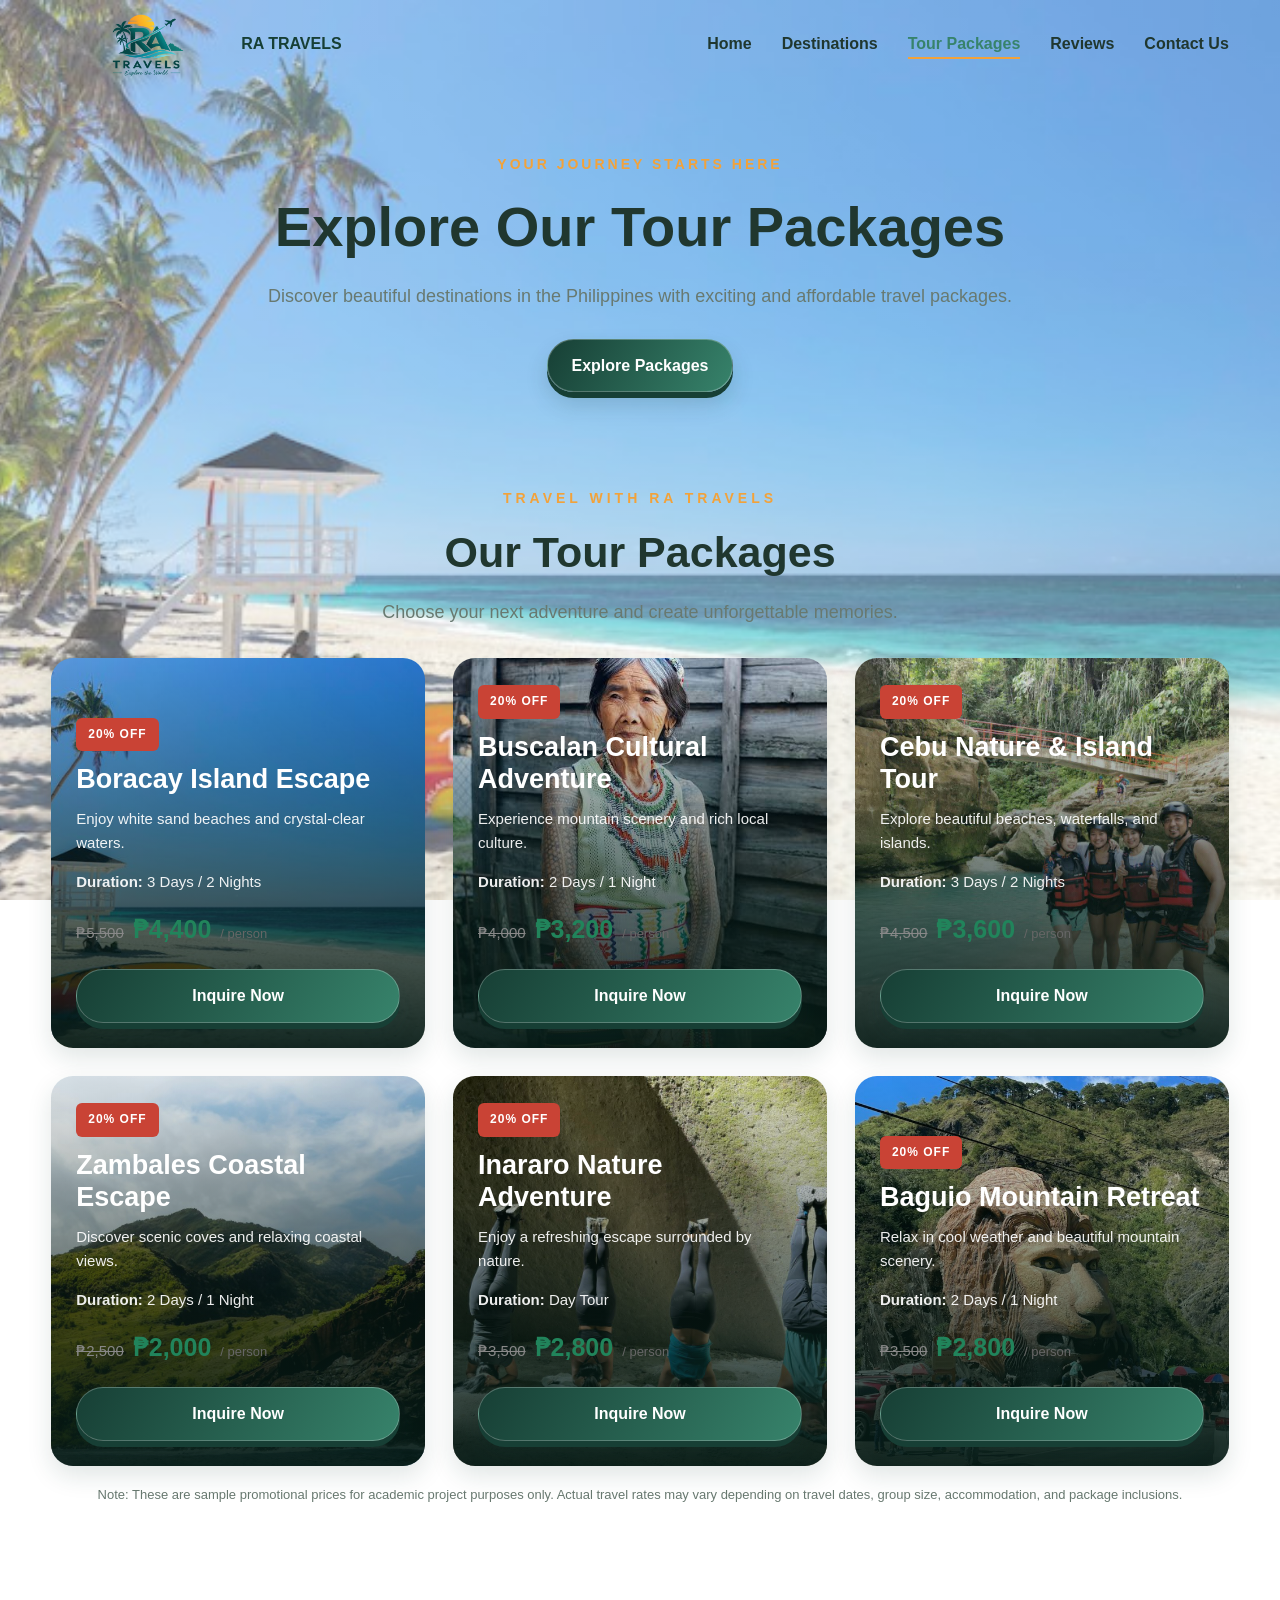
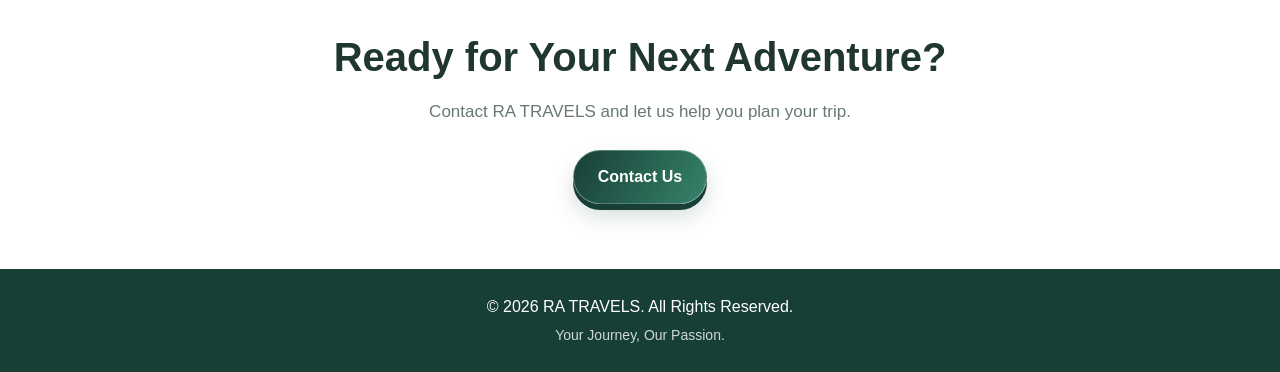
==== ra-travel.html @ 22dd55ec "Add files via upload" ====
<!DOCTYPE html>
<html lang="en">
<head>
    <meta charset="UTF-8">
    <meta name="viewport" content="width=device-width, initial-scale=1.0">
    <title>Tour Packages | RA TRAVELS</title>
    <link rel="stylesheet" href="style.css">
</head>

<body>

    <!-- NAVIGATION -->
    <header>
        <nav class="navbar">
            <a href="index.html" class="logo">
                <img src="ra-travels-logo.png" alt="RA Travels Logo">
                <span>RA TRAVELS</span>
            </a>

            <ul class="nav-links">
                <li><a href="index.html">Home</a></li>
                <li><a href="destinations.html">Destinations</a></li>
                <li><a href="ra-travel.html" class="active">Tour Packages</a></li>
<li><a href="reviews.html">Reviews</a></li>
                <li><a href="contact.html">Contact Us</a></li>
            </ul>
        </nav>
    </header>

    <!-- HERO SECTION -->
    <section class="packages-hero">
        <div class="hero-content">
            <p>YOUR JOURNEY STARTS HERE</p>
            <h1>Explore Our Tour Packages</h1>
            <p>
                Discover beautiful destinations in the Philippines
                with exciting and affordable travel packages.
            </p>
            <a href="#packages" class="btn">Explore Packages</a>
        </div>
    </section>

    <!-- TOUR PACKAGES -->
    <main>
        <section class="section" id="packages">

            <p class="section-label">TRAVEL WITH RA TRAVELS</p>
            <h2>Our Tour Packages</h2>

            <p class="section-description">
                Choose your next adventure and create unforgettable memories.
            </p>

            <div class="destination-grid">

                <!-- BORACAY -->
                <article class="destination-card boracay">
                    <div class="package-content">
                        <span class="sale-badge">20% OFF</span>
                        <h2>Boracay Island Escape</h2>
                        <p>Enjoy white sand beaches and crystal-clear waters.</p>
                        <p><strong>Duration:</strong> 3 Days / 2 Nights</p>

                        <div class="sale-price">
                            <span class="original-price">₱5,500</span>
                            <span class="discounted-price">₱4,400</span>
                            <span class="price-per-person">/ person</span>
                        </div>

                        <a href="contact.html?destination=Boracay" class="btn">
                            Inquire Now
                        </a>
                    </div>
                </article>

                <!-- BUSCALAN -->
                <article class="destination-card buscalan">
                    <div class="package-content">
                        <span class="sale-badge">20% OFF</span>
                        <h2>Buscalan Cultural Adventure</h2>
                        <p>Experience mountain scenery and rich local culture.</p>
                        <p><strong>Duration:</strong> 2 Days / 1 Night</p>

                        <div class="sale-price">
                            <span class="original-price">₱4,000</span>
                            <span class="discounted-price">₱3,200</span>
                            <span class="price-per-person">/ person</span>
                        </div>

                        <a href="contact.html?destination=Buscalan" class="btn">
                            Inquire Now
                        </a>
                    </div>
                </article>

                <!-- CEBU -->
                <article class="destination-card cebu">
                    <div class="package-content">
                        <span class="sale-badge">20% OFF</span>
                        <h2>Cebu Nature &amp; Island Tour</h2>
                        <p>Explore beautiful beaches, waterfalls, and islands.</p>
                        <p><strong>Duration:</strong> 3 Days / 2 Nights</p>

                        <div class="sale-price">
                            <span class="original-price">₱4,500</span>
                            <span class="discounted-price">₱3,600</span>
                            <span class="price-per-person">/ person</span>
                        </div>

                        <a href="contact.html?destination=Cebu" class="btn">
                            Inquire Now
                        </a>
                    </div>
                </article>

                <!-- ZAMBALES -->
                <article class="destination-card zambales">
                    <div class="package-content">
                        <span class="sale-badge">20% OFF</span>
                        <h2>Zambales Coastal Escape</h2>
                        <p>Discover scenic coves and relaxing coastal views.</p>
                        <p><strong>Duration:</strong> 2 Days / 1 Night</p>

                        <div class="sale-price">
                            <span class="original-price">₱2,500</span>
                            <span class="discounted-price">₱2,000</span>
                            <span class="price-per-person">/ person</span>
                        </div>

                        <a href="contact.html?destination=Zambales" class="btn">
                            Inquire Now
                        </a>
                    </div>
                </article>

                <!-- INARARO -->
                <article class="destination-card inararo">
                    <div class="package-content">
                        <span class="sale-badge">20% OFF</span>
                        <h2>Inararo Nature Adventure</h2>
                        <p>Enjoy a refreshing escape surrounded by nature.</p>
                        <p><strong>Duration:</strong> Day Tour</p>

                        <div class="sale-price">
                            <span class="original-price">₱3,500</span>
                            <span class="discounted-price">₱2,800</span>
                            <span class="price-per-person">/ person</span>
                        </div>

                        <a href="contact.html?destination=Inararo" class="btn">
                            Inquire Now
                        </a>
                    </div>
                </article>

                <!-- BAGUIO -->
                <article class="destination-card baguio">
                    <div class="package-content">
                        <span class="sale-badge">20% OFF</span>
                        <h2>Baguio Mountain Retreat</h2>
                        <p>Relax in cool weather and beautiful mountain scenery.</p>
                        <p><strong>Duration:</strong> 2 Days / 1 Night</p>

                        <div class="sale-price">
                            <span class="original-price">₱3,500</span>
                            <span class="discounted-price">₱2,800</span>
                            <span class="price-per-person">/ person</span>
                        </div>

                        <a href="contact.html?destination=Baguio" class="btn">
                            Inquire Now
                        </a>
                    </div>
                </article>

            </div>

            <!-- PRICE DISCLAIMER -->
            <p class="form-note">
                Note: These are sample promotional prices for academic
                project purposes only. Actual travel rates may vary
                depending on travel dates, group size, accommodation,
                and package inclusions.
            </p>

        </section>

        <!-- CALL TO ACTION -->
        <section class="cta-section">
            <h2>Ready for Your Next Adventure?</h2>
            <p>Contact RA TRAVELS and let us help you plan your trip.</p>
            <a href="contact.html" class="btn">Contact Us</a>
        </section>
    </main>

    <!-- FOOTER -->
    <footer>
        <p>&copy; 2026 RA TRAVELS. All Rights Reserved.</p>
        <p>Your Journey, Our Passion.</p>
    </footer>

    <!-- SALE STYLES -->
    <style>
        .sale-badge {
            display: inline-block;
            background: #c94335;
            color: #ffffff;
            font-size: 12px;
            font-weight: 800;
            letter-spacing: 1px;
            padding: 7px 12px;
            border-radius: 6px;
            margin-bottom: 12px;
        }

        .sale-price {
            display: flex;
            flex-wrap: wrap;
            align-items: baseline;
            gap: 9px;
            margin: 15px 0 20px;
        }

        .original-price {
            color: #888888;
            text-decoration: line-through;
            font-size: 15px;
        }

        .discounted-price {
            color: #21845b;
            font-size: 25px;
            font-weight: 800;
        }

        .price-per-person {
            color: #666666;
            font-size: 13px;
        }

        @media (max-width: 600px) {
            .discounted-price {
                font-size: 22px;
            }
        }
    </style>

</body>
</html>
---- style.css ----
/* ==============================
   RA TRAVELS - GENERAL STYLES
============================== */

* {
    margin: 0;
    padding: 0;
    box-sizing: border-box;
}

:root {
    --green-dark: #173f35;
    --green: #286451;
    --green-light: #37836b;
    --orange: #f2a23a;
    --text-dark: #20372f;
    --text-muted: #687970;
    --white: #ffffff;
    --light-bg: #f7faf8;
}

html {
    scroll-behavior: smooth;
}

body {
    position: relative;
    isolation: isolate;
    font-family: Arial, Helvetica, sans-serif;
    color: var(--text-dark);
    background: transparent;
    line-height: 1.6;
}

/* UNIVERSAL BACKGROUND */

body::before {
    content: "";
    position: fixed;
    inset: 0;
    z-index: -1;
    pointer-events: none;
    background:
        linear-gradient(
            rgba(255, 255, 255, 0.35),
            rgba(255, 255, 255, 0.35)
        ),
        url("boracay.jpg") center / cover no-repeat;
}

img {
    max-width: 100%;
}

a {
    text-decoration: none;
}

button,
input,
select,
textarea {
    font: inherit;
}

/* ==============================
   NAVIGATION BAR
============================== */

header {
    position: relative;
    z-index: 10;
    background: transparent;
    box-shadow: none;
}

.navbar {
    width: min(1200px, 92%);
    min-height: 88px;
    margin: auto;
    display: flex;
    align-items: center;
    justify-content: space-between;
    gap: 25px;
    background: transparent;
}

.logo {
    display: flex;
    align-items: center;
    flex-shrink: 0;
}

.logo img {
    display: block;
    width: 190px;
    max-height: 85px;
    height: auto;
    object-fit: contain;
}
.logo span {
    color: var(--green-dark);
    font-weight: 800;
}

.nav-links {
    list-style: none;
    display: flex;
    align-items: center;
    gap: 30px;
    background: transparent;
}

.nav-links a {
    color: var(--text-dark);
    font-weight: 600;
    position: relative;
    transition: color 0.3s ease;
}

.nav-links a:hover,
.nav-links a.active {
    color: var(--green-light);
}

.nav-links a::after {
    content: "";
    position: absolute;
    left: 0;
    bottom: -7px;
    width: 0;
    height: 2px;
    background: var(--orange);
    transition: width 0.3s ease;
}

.nav-links a:hover::after,
.nav-links a.active::after {
    width: 100%;
}

/* MENU BUTTON - HIDDEN ON DESKTOP */

.menu-toggle {
    display: none;
    border: none;
    background: transparent;
    color: var(--green-dark);
    font-size: 28px;
    cursor: pointer;
    padding: 8px;
}

/* ==============================
   GENERAL SECTION STYLES
============================== */

.section {
    width: min(1200px, 92%);
    margin: 0 auto;
    padding: 55px 0 50px;
    text-align: center;
}

.section > h2 {
    color: var(--text-dark);
    font-size: clamp(30px, 4vw, 43px);
    line-height: 1.25;
    margin-bottom: 18px;
}

.section-label {
    color: var(--orange);
    font-size: 14px;
    font-weight: 800;
    letter-spacing: 4px;
    margin-bottom: 16px;
}

.section-description {
    color: var(--text-muted);
    font-size: 18px;
    line-height: 1.7;
    margin-bottom: 30px;
}

/* ==============================
   TOUR PACKAGES HERO
============================== */

.packages-hero {
    max-width: 1050px;
    margin: auto;
    padding: 65px 24px 40px;
    text-align: center;
    animation: fadeUp 0.8s ease both;
}

.packages-hero .hero-content {
    max-width: 900px;
    margin: 0 auto;
}

.packages-hero .hero-content > p {
    color: var(--text-muted);
    font-size: 18px;
    margin-bottom: 20px;
}

.packages-hero .hero-content > p:first-child {
    color: var(--orange);
    font-size: 14px;
    font-weight: 800;
    letter-spacing: 3px;
}

.packages-hero h1 {
    color: var(--text-dark);
    font-size: clamp(32px, 5vw, 56px);
    line-height: 1.15;
    margin-bottom: 22px;
}

.packages-hero .hero-content .btn {
    margin-top: 8px;
}

/* ==============================
   DESTINATION GRID
============================== */

.packages-section {
    width: min(1200px, 92%);
    margin: 0 auto;
    padding: 10px 0 50px;
}

.destination-grid {
    display: grid;
    grid-template-columns: repeat(3, minmax(0, 1fr));
    gap: 28px;
    text-align: left;
}

/* ==============================
   DESTINATION CARDS
============================== */

.destination-card {
    position: relative;
    isolation: isolate;
    display: flex;
    align-items: flex-end;
    min-height: 390px;
    padding: 25px;
    overflow: hidden;
    border-radius: 22px;
    color: var(--white);
    background-color: #456b5c;
    background-size: cover;
    background-position: center;
    box-shadow: 0 10px 25px rgba(23, 63, 53, 0.13);
    transition:
        transform 0.4s ease,
        box-shadow 0.4s ease;
    animation: fadeUp 0.8s ease both;
}

/* CARD OVERLAY */

.destination-card::before {
    content: "";
    position: absolute;
    inset: 0;
    z-index: -1;
    background: linear-gradient(
        to top,
        rgba(7, 27, 22, 0.94) 0%,
        rgba(7, 27, 22, 0.60) 42%,
        rgba(7, 27, 22, 0.05) 100%
    );
    transition: background 0.4s ease;
}

.destination-card:hover {
    transform: translateY(-9px);
    box-shadow: 0 20px 38px rgba(23, 63, 53, 0.24);
}

.destination-card:hover::before {
    background: linear-gradient(
        to top,
        rgba(7, 27, 22, 0.97) 0%,
        rgba(7, 27, 22, 0.68) 55%,
        rgba(7, 27, 22, 0.12) 100%
    );
}

/* DESTINATION IMAGES */

.destination-card.boracay {
    background-image: url("boracay.jpg");
}

.destination-card.buscalan {
    background-image: url("buscalan.jpg");
}

.destination-card.cebu {
    background-image: url("cebu.jpg");
}

.destination-card.zambales {
    background-image: url("zambales.jpg");
}

.destination-card.inararo {
    background-image: url("inararo.jpg");
}

.destination-card.baguio {
    background-image: url("baguio.jpg");
}

/* CARD TEXT */

.card-content,
.package-content {
    width: 100%;
    position: relative;
    z-index: 1;
}

.card-tag {
    display: inline-block;
    color: var(--white);
    background: rgba(242, 162, 58, 0.95);
    padding: 5px 12px;
    margin-bottom: 12px;
    border-radius: 30px;
    font-size: 12px;
    font-weight: 700;
    letter-spacing: 0.5px;
}

.destination-card h2 {
    color: #ffffff;
    font-size: 27px;
    line-height: 1.2;
    margin-bottom: 12px;
}

.destination-card p {
    color: rgba(255, 255, 255, 0.92);
    font-size: 15px;
    margin-bottom: 15px;
}

.destination-card .btn {
    width: 100%;
}

/* ==============================
   ANIMATED BUTTONS
============================== */

.btn {
    position: relative;
    isolation: isolate;
    display: inline-flex;
    justify-content: center;
    align-items: center;
    gap: 10px;
    overflow: hidden;
    padding: 13px 24px;
    border: 1px solid rgba(255, 255, 255, 0.25);
    border-radius: 50px;
    background: linear-gradient(
        120deg,
        var(--green-dark),
        var(--green-light)
    );
    color: var(--white);
    font-weight: 700;
    text-align: center;
    cursor: pointer;
    box-shadow:
        0 6px 0 var(--green-dark),
        0 12px 22px rgba(23, 63, 53, 0.18);
    transition:
        transform 0.25s ease,
        box-shadow 0.25s ease,
        background 0.3s ease;
}

.btn::before {
    content: "";
    position: absolute;
    z-index: -1;
    top: 0;
    left: -130%;
    width: 75%;
    height: 100%;
    background: linear-gradient(
        110deg,
        transparent,
        rgba(255, 255, 255, 0.30),
        transparent
    );
    transform: skewX(-25deg);
    transition: left 0.6s ease;
}

.btn:hover::before {
    left: 150%;
}

.btn:hover {
    transform: translateY(-3px);
    background: linear-gradient(
        120deg,
        var(--green),
        #419778
    );
    box-shadow:
        0 9px 0 var(--green-dark),
        0 18px 28px rgba(23, 63, 53, 0.25);
}

.btn:active {
    transform: translateY(3px);
    box-shadow: 0 2px 0 var(--green-dark);
}

.btn:focus-visible,
.nav-links a:focus-visible {
    outline: 3px solid var(--orange);
    outline-offset: 4px;
}

/* ==============================
   CALL TO ACTION SECTIONS
============================== */

.packages-cta {
    padding: 0 20px 65px;
    text-align: center;
}

.packages-cta h2 {
    color: var(--text-dark);
    font-size: clamp(27px, 4vw, 40px);
    margin-bottom: 18px;
}

.packages-cta p {
    color: var(--text-dark);
    font-size: 18px;
    margin-bottom: 25px;
}

.cta-btn {
    min-width: 220px;
    padding: 16px 28px;
}

.cta-section {
    display: flex;
    flex-direction: column;
    align-items: center;
    justify-content: center;
    width: 100%;
    padding: 55px 20px 65px;
    margin: 20px auto 0;
    text-align: center;
    clear: both;
}

.cta-section h2 {
    width: 100%;
    color: var(--text-dark);
    font-size: clamp(27px, 4vw, 40px);
    line-height: 1.3;
    margin-bottom: 15px;
}

.cta-section p {
    width: 100%;
    color: var(--text-muted);
    font-size: 17px;
    margin-bottom: 25px;
}

/* ==============================
   CONTACT PAGE
============================== */

.contact-hero {
    text-align: center;
    padding: 60px 24px 40px;
    max-width: 900px;
    margin: auto;
}

.contact-hero h1 {
    font-size: clamp(32px, 5vw, 48px);
    line-height: 1.2;
    margin-bottom: 18px;
}

.contact-hero > p:last-child {
    color: var(--text-muted);
    font-size: 17px;
}

.contact-page {
    width: min(1100px, 92%);
    margin: 0 auto;
    padding: 25px 0 70px;
    display: grid;
    grid-template-columns: 0.9fr 1.1fr;
    gap: 45px;
    align-items: start;
}

.contact-info h2,
.contact-form-container h2 {
    font-size: 28px;
    line-height: 1.3;
    margin-bottom: 15px;
}

.contact-info > p:not(.section-label) {
    color: var(--text-muted);
    margin-bottom: 25px;
}

.contact-item {
    margin-top: 24px;
    padding: 20px;
    border-radius: 15px;
    background: var(--light-bg);
}

.contact-item h3 {
    margin-bottom: 6px;
}

.contact-link {
    display: inline-block;
    color: var(--green);
    font-weight: 700;
    margin-top: 8px;
}

.contact-link:hover {
    text-decoration: underline;
}

.contact-form-container {
    padding: 30px;
    border-radius: 20px;
    background: var(--light-bg);
    box-shadow: 0 10px 30px rgba(23, 63, 53, 0.08);
}

.contact-form-container > p {
    color: var(--text-muted);
    margin-bottom: 22px;
}

.contact-form-container form {
    display: flex;
    flex-direction: column;
    gap: 10px;
}

.contact-form-container label {
    font-weight: 700;
    margin-top: 7px;
}

.contact-form-container input,
.contact-form-container select,
.contact-form-container textarea {
    width: 100%;
    padding: 13px 14px;
    border: 1px solid #d4dfd9;
    border-radius: 10px;
    background: var(--white);
    color: var(--text-dark);
    outline: none;
    transition:
        border-color 0.2s ease,
        box-shadow 0.2s ease;
}

.contact-form-container input:focus,
.contact-form-container select:focus,
.contact-form-container textarea:focus {
    border-color: var(--green-light);
    box-shadow: 0 0 0 3px rgba(55, 131, 107, 0.13);
}

.contact-form-container textarea {
    resize: vertical;
}

.contact-form-container button {
    margin-top: 15px;
    width: 100%;
}

.form-note {
    margin-top: 18px;
    font-size: 13px;
    color: var(--text-muted);
    line-height: 1.7;
}

/* ==============================
   HOME PAGE
============================== */

.home-hero {
    position: relative;
    display: flex;
    align-items: center;
    justify-content: center;
    min-height: 620px;
    padding: 80px 6%;
    text-align: center;
    color: #ffffff;
    background:
        linear-gradient(
            rgba(10, 35, 28, 0.62),
            rgba(10, 35, 28, 0.72)
        ),
        url("boracay.jpg") center / cover no-repeat;
}

.home-hero-content {
    width: 100%;
    max-width: 900px;
    margin: 0 auto;
    animation: fadeUp 0.8s ease both;
}

.home-hero .section-label {
    color: #f2a23a;
    font-size: 14px;
    font-weight: 800;
    letter-spacing: 4px;
    margin-bottom: 20px;
}

.home-hero h1 {
    color: #ffffff;
    font-size: clamp(36px, 6vw, 64px);
    line-height: 1.15;
    margin-bottom: 24px;
}

.home-hero-content > p:not(.section-label) {
    max-width: 700px;
    margin: 0 auto 32px;
    color: rgba(255, 255, 255, 0.95);
    font-size: 18px;
    line-height: 1.8;
}

.home-buttons {
    display: flex;
    justify-content: center;
    align-items: center;
    flex-wrap: wrap;
    gap: 18px;
}

.home-buttons .btn {
    min-width: 190px;
}

/* ==============================
   HOME PAGE PROMO BANNER
============================== */

.promo-banner {
    position: relative;
    isolation: isolate;
    overflow: hidden;
    text-align: center;
    padding: 55px 25px;
    margin: 35px auto;
    width: 90%;
    max-width: 1200px;
    border-radius: 18px;
    background:
        linear-gradient(
            rgba(20, 59, 45, 0.92),
            rgba(20, 59, 45, 0.92)
        ),
        url("boracay.jpg") center / cover no-repeat;
    color: #ffffff;
    box-shadow: 0 10px 30px rgba(0, 0, 0, 0.12);
}

.promo-label {
    color: #ffc66d;
    font-size: 13px;
    font-weight: 800;
    letter-spacing: 3px;
    margin-bottom: 14px;
}

.promo-banner h2 {
    color: #ffffff;
    font-size: clamp(28px, 4vw, 42px);
    margin-bottom: 15px;
}

.promo-banner > p:not(.promo-label):not(.promo-note) {
    color: #f1f5f2;
    line-height: 1.7;
    margin-bottom: 20px;
}

.promo-discount {
    display: inline-block;
    background: #f4a340;
    color: #183f32;
    font-size: clamp(28px, 5vw, 42px);
    font-weight: 900;
    padding: 12px 28px;
    border-radius: 12px;
    margin: 5px 0 15px;
}

.promo-note {
    color: #e0e9e3;
    font-size: 14px;
    margin-bottom: 25px;
}

.promo-btn {
    display: inline-block;
}

/* ==============================
   TOUR PACKAGE SALE PRICES
============================== */

.sale-badge {
    display: inline-block;
    background: #c94335;
    color: #ffffff;
    font-size: 12px;
    font-weight: 800;
    letter-spacing: 1px;
    padding: 7px 12px;
    border-radius: 6px;
    margin-bottom: 12px;
}

.sale-price {
    display: flex;
    flex-wrap: wrap;
    align-items: baseline;
    gap: 9px;
    margin: 15px 0 20px;
}

.original-price {
    color: #dddddd;
    text-decoration: line-through;
    font-size: 15px;
}

.discounted-price {
    color: #8ff0bb;
    font-size: 25px;
    font-weight: 800;
}

.price-per-person {
    color: rgba(255, 255, 255, 0.9);
    font-size: 13px;
}

/* ==============================
   DESTINATIONS PAGE
============================== */

.destinations-page {
    width: min(1200px, 92%);
    margin: 0 auto;
    padding: 65px 0 70px;
}

.destinations-heading {
    text-align: center;
    max-width: 900px;
    margin: 0 auto 40px;
}

.destinations-heading .section-label {
    margin-bottom: 15px;
}

.destinations-heading h1 {
    color: var(--text-dark);
    font-size: clamp(34px, 5vw, 52px);
    line-height: 1.2;
    margin-bottom: 18px;
}

.destinations-page .destination-grid {
    margin-top: 30px;
}

.destinations-page .destination-card {
    min-height: 380px;
}

.destinations-page .card-content {
    width: 100%;
}

.destinations-page .destination-card h2 {
    color: #ffffff;
}

.destinations-page .destination-card p {
    color: rgba(255, 255, 255, 0.95);
}

/* ==============================
   DESTINATIONS TRAVEL GUIDE
============================== */

.destination-hero {
    min-height: 470px;
    display: flex;
    align-items: center;
    justify-content: center;
    padding: 75px 6%;
    text-align: center;
    color: #ffffff;
    background:
        linear-gradient(
            rgba(12, 39, 31, 0.55),
            rgba(12, 39, 31, 0.72)
        ),
        url("boracay.jpg") center 55% / cover no-repeat;
}

.destination-hero-content {
    max-width: 850px;
    animation: fadeUp 0.8s ease both;
}

.destination-hero .section-label {
    color: #ffc36b;
}

.destination-hero h1 {
    font-size: clamp(38px, 6vw, 66px);
    line-height: 1.12;
    margin-bottom: 22px;
    color: #ffffff;
}

.destination-hero-content > p:not(.section-label) {
    max-width: 700px;
    margin: 0 auto 30px;
    font-size: 18px;
    line-height: 1.8;
    color: rgba(255, 255, 255, 0.94);
}

.travel-intro {
    max-width: 820px;
    margin: auto;
    padding: 85px 24px 35px;
    text-align: center;
}

.travel-intro h2 {
    font-size: clamp(29px, 4vw, 43px);
    line-height: 1.25;
    margin-bottom: 18px;
    color: var(--text-dark);
}

.travel-intro > p:last-child {
    font-size: 17px;
    line-height: 1.9;
    color: var(--text-muted);
}

.travel-guide {
    width: min(1160px, 90%);
    margin: 55px auto;
    display: grid;
    grid-template-columns: 1.05fr 0.95fr;
    align-items: center;
    gap: clamp(30px, 5vw, 75px);
}

.travel-guide.reverse .travel-guide-image {
    order: 2;
}

.travel-guide.reverse .travel-guide-content {
    order: 1;
}

.travel-guide-image {
    position: relative;
    min-width: 0;
    height: 420px;
    overflow: hidden;
    border-radius: 24px;
    background: #e5eee9;
    box-shadow: 0 16px 38px rgba(23, 63, 53, 0.13);
}

.travel-guide-image img {
    display: block;
    width: 100%;
    height: 100%;
    object-fit: cover;
    transition: transform 0.6s ease;
}

.travel-guide-image:hover img {
    transform: scale(1.045);
}

.guide-number {
    position: absolute;
    left: 18px;
    bottom: 18px;
    padding: 9px 15px;
    border-radius: 30px;
    background: rgba(23, 63, 53, 0.9);
    color: #ffffff;
    font-size: 11px;
    font-weight: 700;
    letter-spacing: 1.3px;
}

.travel-guide-content {
    padding: 20px 0;
}

.travel-guide-content .section-label {
    font-size: 12px;
    letter-spacing: 2.5px;
    margin-bottom: 13px;
}

.travel-guide-content h2 {
    color: var(--text-dark);
    font-size: clamp(30px, 4vw, 43px);
    line-height: 1.2;
    margin-bottom: 20px;
}

.travel-guide-content > p:not(.section-label) {
    color: var(--text-muted);
    font-size: 16px;
    line-height: 1.9;
    margin-bottom: 25px;
}

.travel-guide-content h3 {
    font-size: 17px;
    color: var(--text-dark);
    margin-bottom: 12px;
}

.guide-highlights {
    list-style: none;
    display: grid;
    gap: 10px;
    margin-bottom: 25px;
}

.guide-highlights li {
    position: relative;
    padding-left: 27px;
    color: var(--text-muted);
    line-height: 1.7;
}

.guide-highlights li::before {
    content: "✓";
    position: absolute;
    left: 0;
    top: 0;
    color: var(--green-light);
    font-weight: 800;
}

.guide-link {
    display: inline-flex;
    align-items: center;
    gap: 12px;
    color: var(--green);
    font-weight: 800;
    border-bottom: 2px solid var(--orange);
    padding-bottom: 6px;
    transition: gap 0.25s ease, color 0.25s ease;
}

.guide-link:hover {
    gap: 18px;
    color: var(--green-light);
}

.destination-cta {
    margin-top: 90px;
    padding: 75px 24px;
    background: var(--light-bg);
    text-align: center;
}

.destination-cta h2 {
    max-width: 780px;
    margin: 0 auto 18px;
    font-size: clamp(28px, 4vw, 42px);
    line-height: 1.3;
    color: var(--text-dark);
}

.destination-cta > p:not(.section-label) {
    color: var(--text-muted);
    margin-bottom: 28px;
    font-size: 17px;
}

/* ==============================
   ANIMATIONS
============================== */

@keyframes fadeUp {
    from {
        opacity: 0;
        transform: translateY(18px);
    }

    to {
        opacity: 1;
        transform: translateY(0);
    }
}

/* ==============================
   TABLET RESPONSIVE
============================== */

@media (max-width: 900px) {
    .destination-grid {
        grid-template-columns: repeat(2, minmax(0, 1fr));
        gap: 22px;
    }

    .destination-card {
        min-height: 360px;
    }

    .contact-page {
        gap: 25px;
    }

    .nav-links {
        gap: 18px;
    }
}

@media (max-width: 850px) {
    .travel-guide {
        grid-template-columns: 1fr 1fr;
        gap: 28px;
        margin: 45px auto;
    }

    .travel-guide-image {
        height: 360px;
    }

    .travel-guide-content h2 {
        font-size: 31px;
    }

    .travel-guide-content > p:not(.section-label) {
        font-size: 15px;
    }
}

/* ==============================
   MOBILE RESPONSIVE
============================== */

@media (max-width: 650px) {
    .destination-hero {
        min-height: 430px;
        padding: 60px 22px;
    }

    .destination-hero-content > p:not(.section-label) {
        font-size: 16px;
    }

    .travel-intro {
        padding: 60px 22px 20px;
    }

    .travel-intro > p:last-child {
        font-size: 16px;
    }

    .travel-guide {
        width: 90%;
        grid-template-columns: 1fr;
        gap: 22px;
        margin: 38px auto 55px;
    }

    .travel-guide.reverse .travel-guide-image,
    .travel-guide.reverse .travel-guide-content {
        order: initial;
    }

    .travel-guide-image {
        height: 300px;
        border-radius: 18px;
    }

    .travel-guide-content {
        padding: 0 3px;
    }

    .travel-guide-content h2 {
        font-size: 32px;
    }

    .destination-cta {
        margin-top: 55px;
        padding: 55px 22px;
    }
}

/* ==============================
   SMALL MOBILE
============================== */

@media (max-width: 600px) {
    .navbar {
        width: 92%;
        padding: 12px 0;
        flex-direction: column;
        gap: 12px;
    }

    .logo img {
    width: 155px;
    max-height: 75px;
}

    .nav-links {
        width: 100%;
        justify-content: center;
        flex-wrap: wrap;
        gap: 12px 18px;
        font-size: 14px;
    }

    .packages-hero {
        padding: 45px 20px 30px;
    }

    .packages-hero .hero-content > p {
        font-size: 16px;
    }

    .packages-hero .hero-content > p:first-child {
        font-size: 11px;
        letter-spacing: 2px;
    }

    .section-description {
        font-size: 16px;
    }

    .destination-grid {
        grid-template-columns: 1fr;
        gap: 22px;
    }

    .destination-card {
        min-height: 370px;
    }

    .packages-cta {
        padding: 0 20px 45px;
    }

    .packages-cta p {
        font-size: 16px;
    }

    .contact-hero {
        padding: 45px 20px 25px;
    }

    .contact-page {
        grid-template-columns: 1fr;
        width: 90%;
        gap: 30px;
    }

    .contact-form-container {
        padding: 22px;
    }

    .promo-banner {
        width: 92%;
        padding: 40px 20px;
        margin: 25px auto;
    }

    .promo-label {
        font-size: 11px;
        letter-spacing: 2px;
    }

    .discounted-price {
        font-size: 22px;
    }

    .cta-section {
        padding: 40px 20px 45px;
    }

    .cta-section p {
        font-size: 16px;
    }
}

/* ==============================
   MOBILE NAVIGATION BUTTON
   VISIBLE ONLY ON SMALL SCREENS
============================== */

@media (max-width: 768px) {
    .menu-toggle {
        display: block;
    }
}

/* ==============================
   FOOTER
============================== */

footer {
    padding: 25px 20px;
    background: var(--green-dark);
    color: var(--white);
    text-align: center;
}

footer p + p {
    margin-top: 5px;
    font-size: 14px;
    opacity: 0.8;
}

/* ==============================
   ACCESSIBILITY: REDUCED MOTION
============================== */

@media (prefers-reduced-motion: reduce) {
    *,
    *::before,
    *::after {
        animation-duration: 0.01ms !important;
        transition-duration: 0.01ms !important;
        scroll-behavior: auto !important;
    }
}
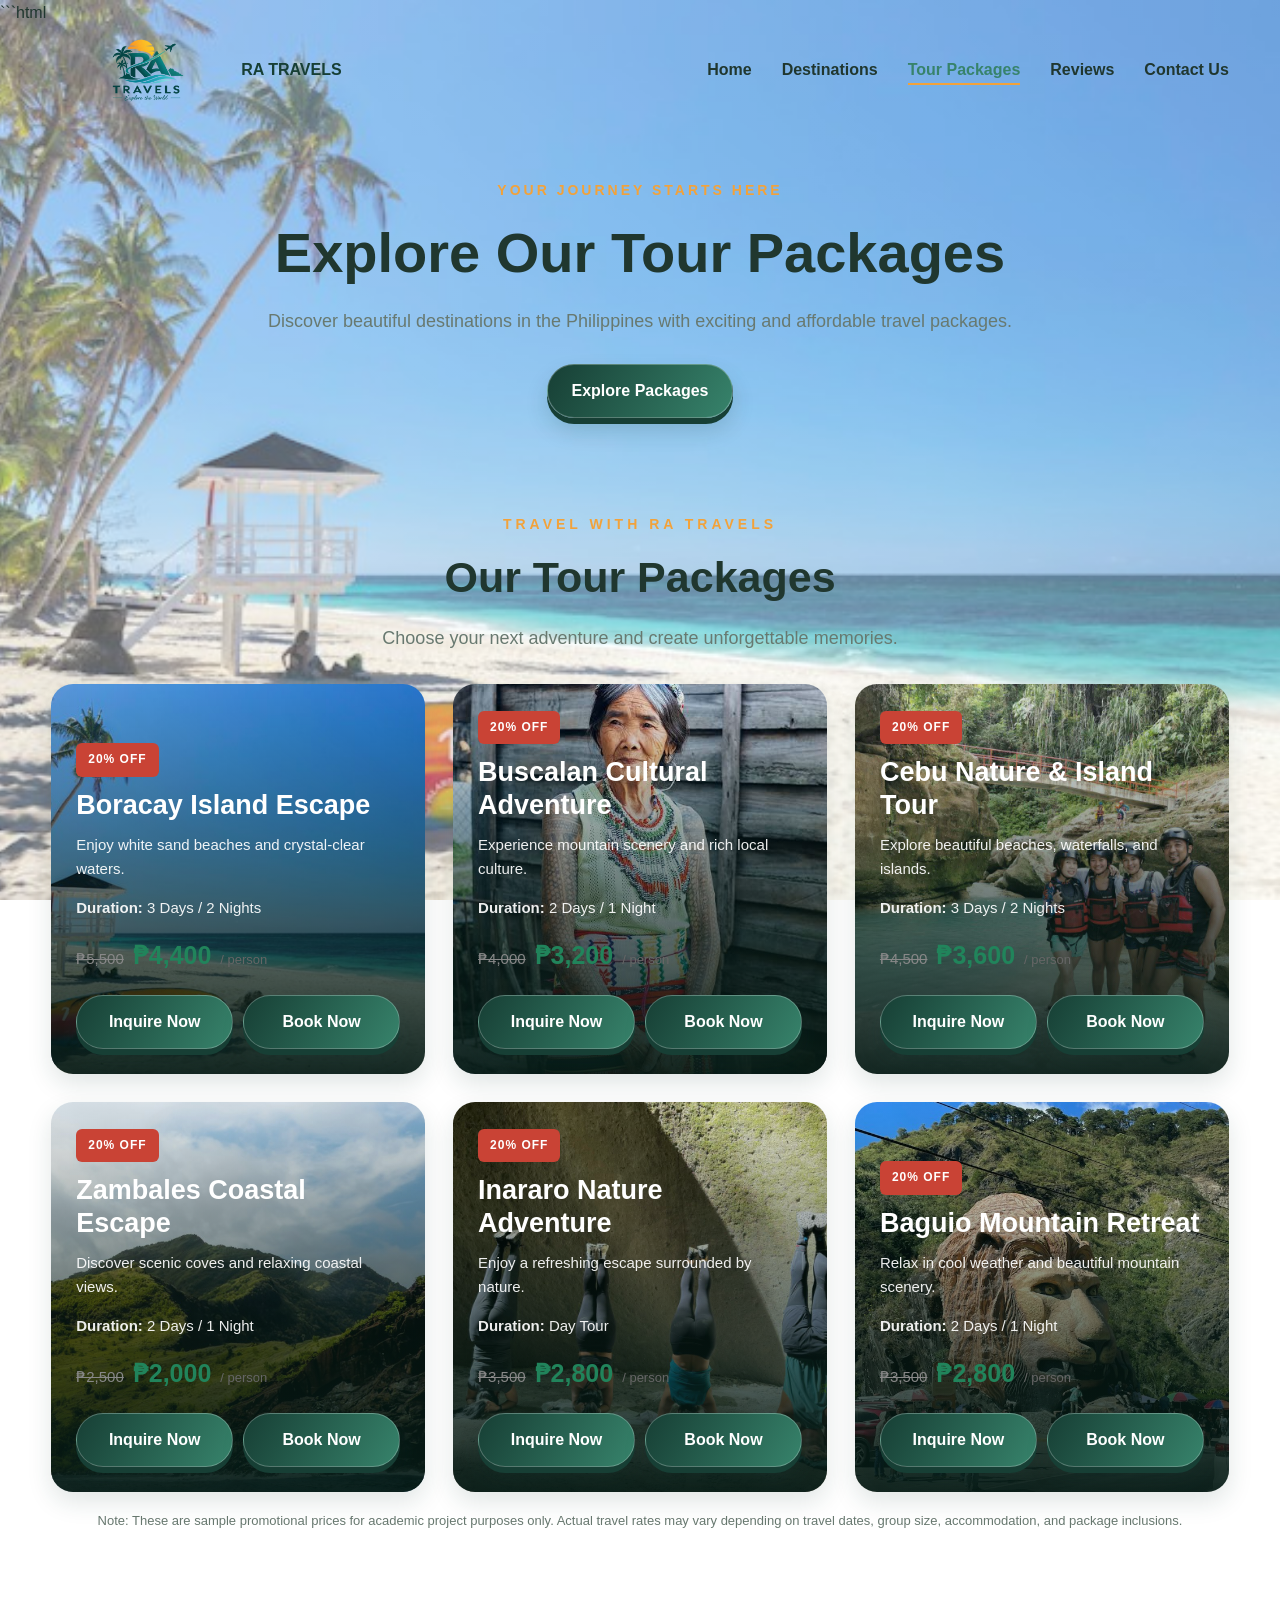
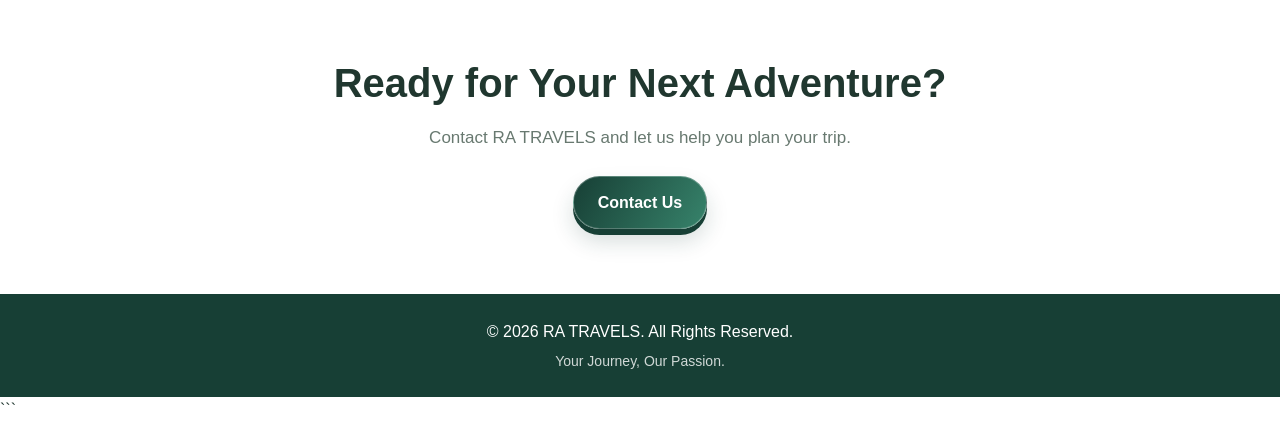
==== commit 44d09cff: "Enhance tour package section with booking buttons Added buttons for booking inquiries and improved l" ====
--- a/ra-travel.html
+++ b/ra-travel.html
@@ -1,4 +1,4 @@
-
+```html
 <!DOCTYPE html>
 <html lang="en">
 <head>
@@ -6,6 +6,75 @@
     <meta name="viewport" content="width=device-width, initial-scale=1.0">
     <title>Tour Packages | RA TRAVELS</title>
     <link rel="stylesheet" href="style.css">
+
+    <!-- TOUR PACKAGE BUTTON STYLES -->
+    <style>
+        .sale-badge {
+            display: inline-block;
+            background: #c94335;
+            color: #ffffff;
+            font-size: 12px;
+            font-weight: 800;
+            letter-spacing: 1px;
+            padding: 7px 12px;
+            border-radius: 6px;
+            margin-bottom: 12px;
+        }
+
+        .sale-price {
+            display: flex;
+            flex-wrap: wrap;
+            align-items: baseline;
+            gap: 9px;
+            margin: 15px 0 20px;
+        }
+
+        .original-price {
+            color: #888888;
+            text-decoration: line-through;
+            font-size: 15px;
+        }
+
+        .discounted-price {
+            color: #21845b;
+            font-size: 25px;
+            font-weight: 800;
+        }
+
+        .price-per-person {
+            color: #666666;
+            font-size: 13px;
+        }
+
+        /* INQUIRE NOW AND BOOK NOW BUTTONS */
+        .package-buttons {
+            display: flex;
+            flex-wrap: wrap;
+            gap: 10px;
+            margin-top: 15px;
+        }
+
+        .package-buttons .btn {
+            flex: 1 1 120px;
+            text-align: center;
+            box-sizing: border-box;
+        }
+
+        .package-buttons .book-btn {
+            background-color: #d99b32;
+            color: #ffffff;
+        }
+
+        .package-buttons .book-btn:hover {
+            background-color: #bd8120;
+        }
+
+        @media (max-width: 600px) {
+            .discounted-price {
+                font-size: 22px;
+            }
+        }
+    </style>
 </head>
 
 <body>
@@ -22,7 +91,7 @@
                 <li><a href="index.html">Home</a></li>
                 <li><a href="destinations.html">Destinations</a></li>
                 <li><a href="ra-travel.html" class="active">Tour Packages</a></li>
-<li><a href="reviews.html">Reviews</a></li>
+                <li><a href="reviews.html">Reviews</a></li>
                 <li><a href="contact.html">Contact Us</a></li>
             </ul>
         </nav>
@@ -68,9 +137,14 @@
                             <span class="price-per-person">/ person</span>
                         </div>
 
-                        <a href="contact.html?destination=Boracay" class="btn">
-                            Inquire Now
-                        </a>
+                        <div class="package-buttons">
+                            <a href="contact.html?destination=Boracay" class="btn">
+                                Inquire Now
+                            </a>
+                            <a href="contact.html?destination=Boracay&amp;booking=true" class="btn book-btn">
+                                Book Now
+                            </a>
+                        </div>
                     </div>
                 </article>
 
@@ -88,9 +162,14 @@
                             <span class="price-per-person">/ person</span>
                         </div>
 
-                        <a href="contact.html?destination=Buscalan" class="btn">
-                            Inquire Now
-                        </a>
+                        <div class="package-buttons">
+                            <a href="contact.html?destination=Buscalan" class="btn">
+                                Inquire Now
+                            </a>
+                            <a href="contact.html?destination=Buscalan&amp;booking=true" class="btn book-btn">
+                                Book Now
+                            </a>
+                        </div>
                     </div>
                 </article>
 
@@ -108,9 +187,14 @@
                             <span class="price-per-person">/ person</span>
                         </div>
 
-                        <a href="contact.html?destination=Cebu" class="btn">
-                            Inquire Now
-                        </a>
+                        <div class="package-buttons">
+                            <a href="contact.html?destination=Cebu" class="btn">
+                                Inquire Now
+                            </a>
+                            <a href="contact.html?destination=Cebu&amp;booking=true" class="btn book-btn">
+                                Book Now
+                            </a>
+                        </div>
                     </div>
                 </article>
 
@@ -128,9 +212,14 @@
                             <span class="price-per-person">/ person</span>
                         </div>
 
-                        <a href="contact.html?destination=Zambales" class="btn">
-                            Inquire Now
-                        </a>
+                        <div class="package-buttons">
+                            <a href="contact.html?destination=Zambales" class="btn">
+                                Inquire Now
+                            </a>
+                            <a href="contact.html?destination=Zambales&amp;booking=true" class="btn book-btn">
+                                Book Now
+                            </a>
+                        </div>
                     </div>
                 </article>
 
@@ -148,9 +237,14 @@
                             <span class="price-per-person">/ person</span>
                         </div>
 
-                        <a href="contact.html?destination=Inararo" class="btn">
-                            Inquire Now
-                        </a>
+                        <div class="package-buttons">
+                            <a href="contact.html?destination=Inararo" class="btn">
+                                Inquire Now
+                            </a>
+                            <a href="contact.html?destination=Inararo&amp;booking=true" class="btn book-btn">
+                                Book Now
+                            </a>
+                        </div>
                     </div>
                 </article>
 
@@ -168,9 +262,14 @@
                             <span class="price-per-person">/ person</span>
                         </div>
 
-                        <a href="contact.html?destination=Baguio" class="btn">
-                            Inquire Now
-                        </a>
+                        <div class="package-buttons">
+                            <a href="contact.html?destination=Baguio" class="btn">
+                                Inquire Now
+                            </a>
+                            <a href="contact.html?destination=Baguio&amp;booking=true" class="btn book-btn">
+                                Book Now
+                            </a>
+                        </div>
                     </div>
                 </article>
 
@@ -200,51 +299,6 @@
         <p>Your Journey, Our Passion.</p>
     </footer>
 
-    <!-- SALE STYLES -->
-    <style>
-        .sale-badge {
-            display: inline-block;
-            background: #c94335;
-            color: #ffffff;
-            font-size: 12px;
-            font-weight: 800;
-            letter-spacing: 1px;
-            padding: 7px 12px;
-            border-radius: 6px;
-            margin-bottom: 12px;
-        }
-
-        .sale-price {
-            display: flex;
-            flex-wrap: wrap;
-            align-items: baseline;
-            gap: 9px;
-            margin: 15px 0 20px;
-        }
-
-        .original-price {
-            color: #888888;
-            text-decoration: line-through;
-            font-size: 15px;
-        }
-
-        .discounted-price {
-            color: #21845b;
-            font-size: 25px;
-            font-weight: 800;
-        }
-
-        .price-per-person {
-            color: #666666;
-            font-size: 13px;
-        }
-
-        @media (max-width: 600px) {
-            .discounted-price {
-                font-size: 22px;
-            }
-        }
-    </style>
-
 </body>
 </html>
+```
--- a/style.css
+++ b/style.css
@@ -1291,3 +1291,11 @@
         scroll-behavior: auto !important;
     }
 }
+
+
+
+/* Buscalan image - Destinations page only */
+.travel-guide-image.buscalan-image img {
+    object-fit: cover;
+    object-position: center top !important;
+}
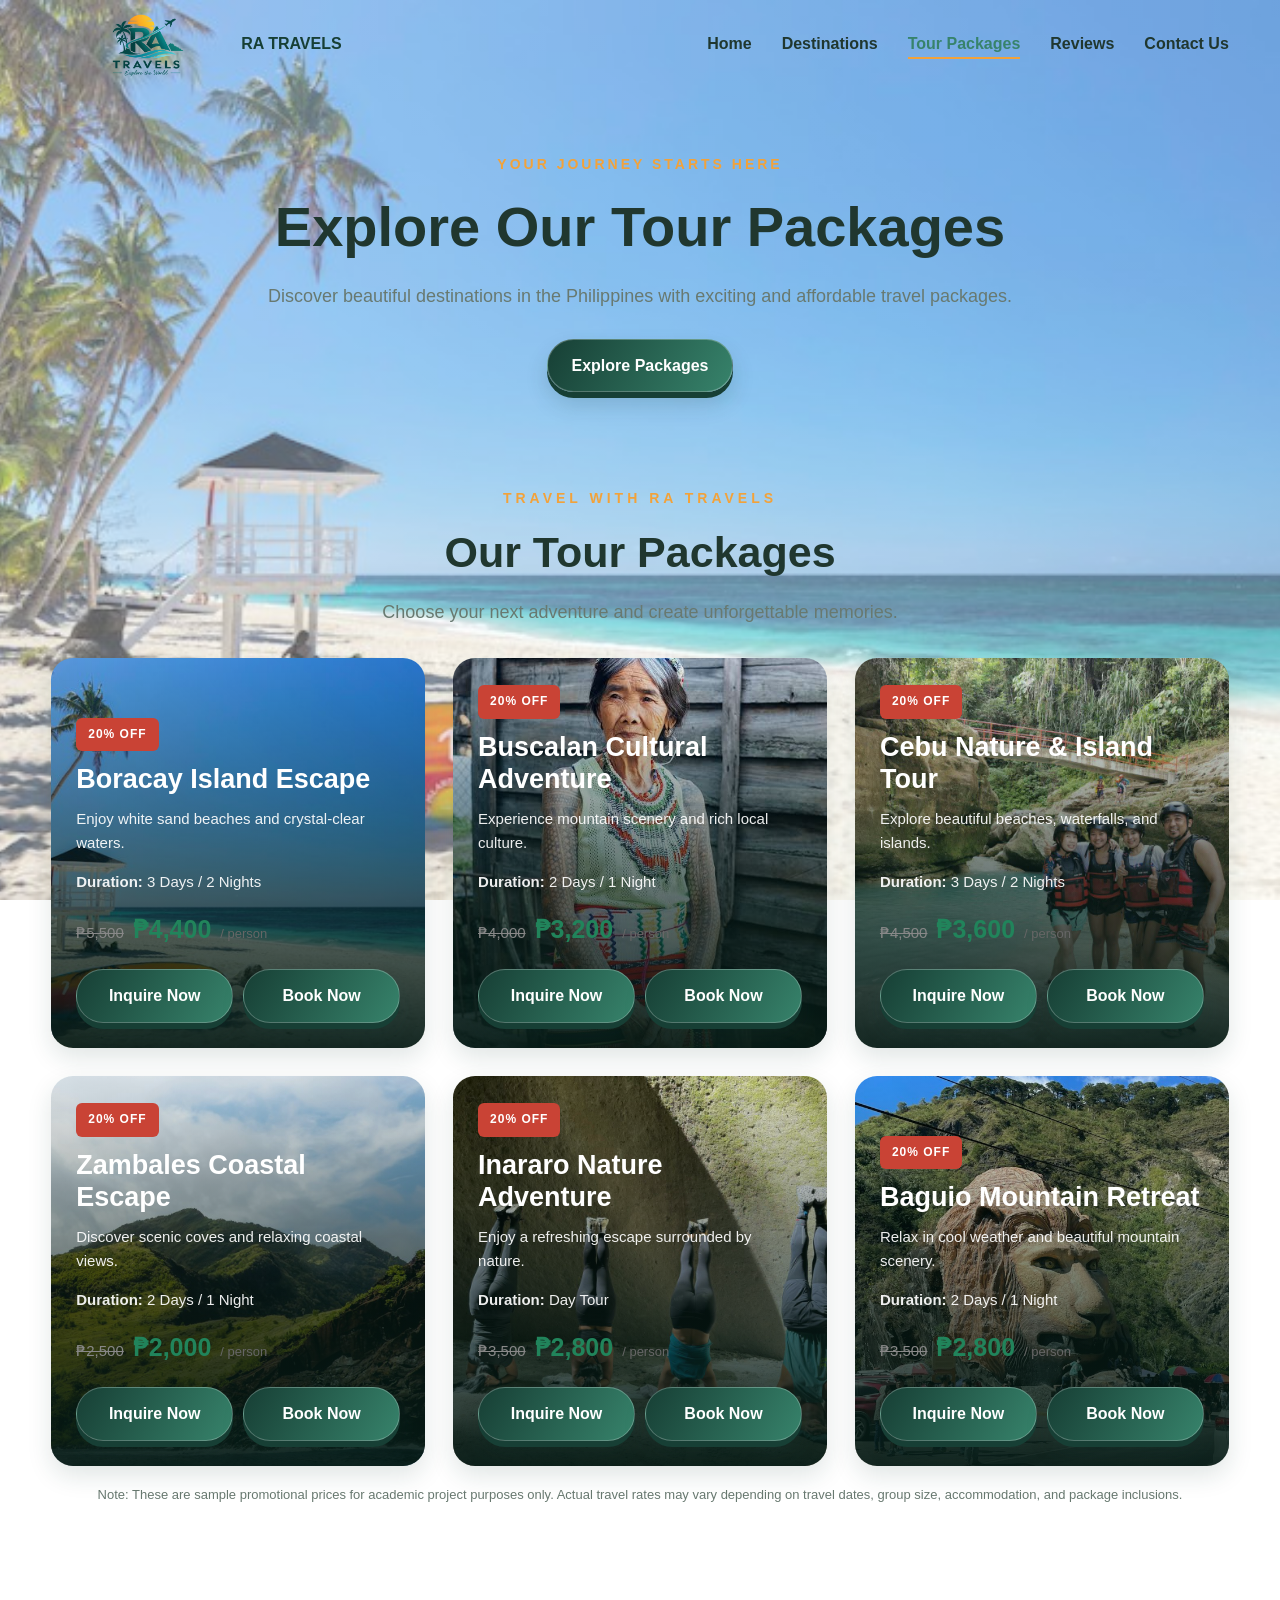
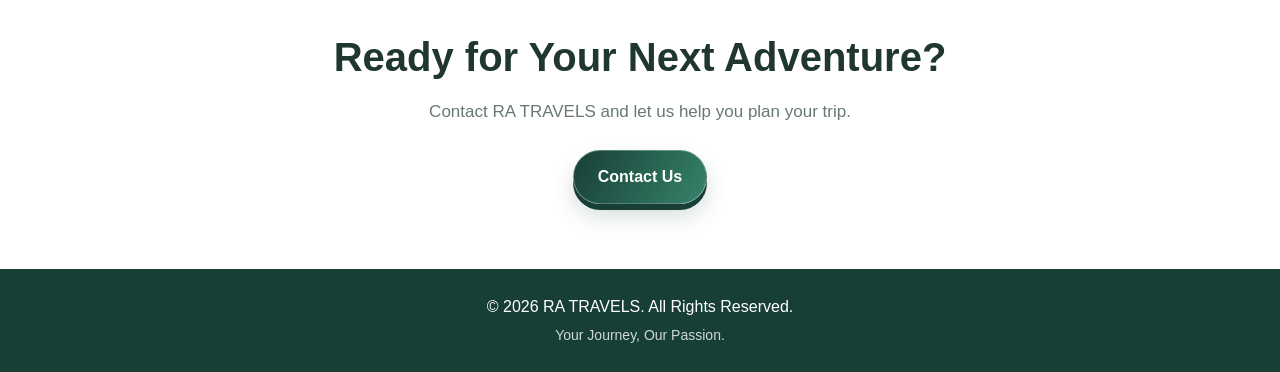
==== commit 9c03d46c: "Update ra-travel.html" ====
--- a/ra-travel.html
+++ b/ra-travel.html
@@ -1,4 +1,4 @@
-```html
+
 <!DOCTYPE html>
 <html lang="en">
 <head>
@@ -301,4 +301,4 @@
 
 </body>
 </html>
-```
+
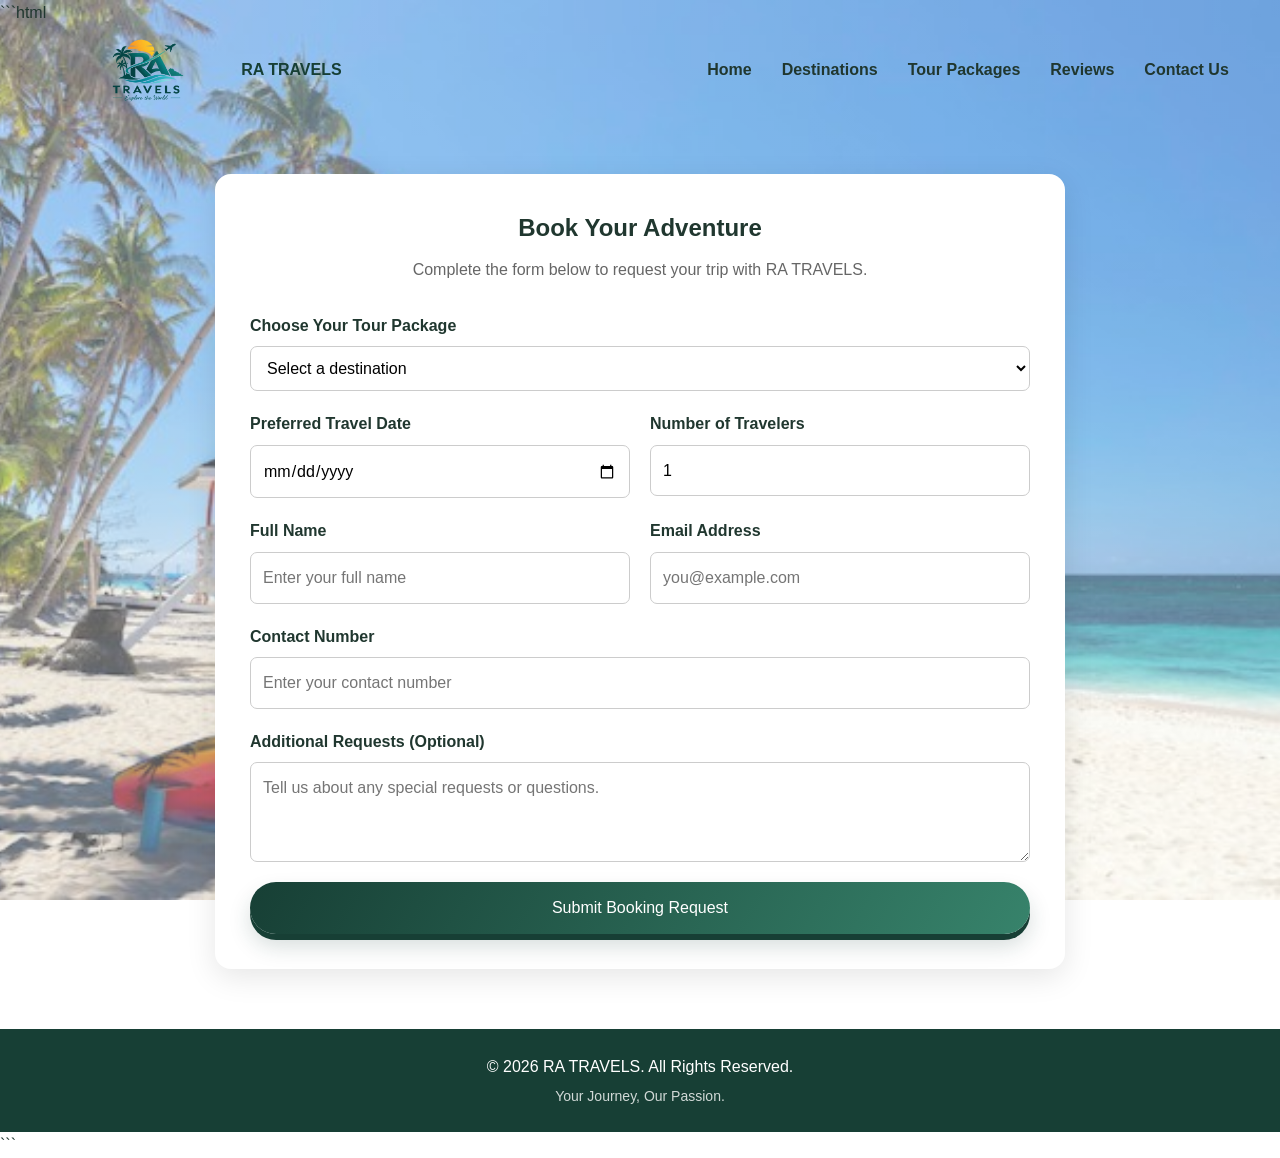
==== commit 11de2795: "Update ra-travel.html" ====
--- a/ra-travel.html
+++ b/ra-travel.html
@@ -1,77 +1,102 @@
-
+```html
 <!DOCTYPE html>
 <html lang="en">
 <head>
     <meta charset="UTF-8">
     <meta name="viewport" content="width=device-width, initial-scale=1.0">
-    <title>Tour Packages | RA TRAVELS</title>
+    <title>Book Your Trip | RA TRAVELS</title>
     <link rel="stylesheet" href="style.css">
 
-    <!-- TOUR PACKAGE BUTTON STYLES -->
     <style>
-        .sale-badge {
-            display: inline-block;
-            background: #c94335;
-            color: #ffffff;
-            font-size: 12px;
-            font-weight: 800;
-            letter-spacing: 1px;
-            padding: 7px 12px;
-            border-radius: 6px;
-            margin-bottom: 12px;
-        }
-
-        .sale-price {
+        .booking-section {
+            max-width: 850px;
+            margin: 60px auto;
+            padding: 35px;
+            background: #ffffff;
+            border-radius: 16px;
+            box-shadow: 0 8px 30px rgba(0, 0, 0, 0.10);
+        }
+
+        .booking-section h1 {
+            text-align: center;
+            margin-bottom: 10px;
+        }
+
+        .booking-intro {
+            text-align: center;
+            margin-bottom: 30px;
+            color: #666666;
+        }
+
+        .booking-form {
+            display: grid;
+            grid-template-columns: 1fr 1fr;
+            gap: 20px;
+        }
+
+        .form-group {
             display: flex;
-            flex-wrap: wrap;
-            align-items: baseline;
-            gap: 9px;
-            margin: 15px 0 20px;
-        }
-
-        .original-price {
-            color: #888888;
-            text-decoration: line-through;
-            font-size: 15px;
-        }
-
-        .discounted-price {
-            color: #21845b;
-            font-size: 25px;
-            font-weight: 800;
-        }
-
-        .price-per-person {
-            color: #666666;
-            font-size: 13px;
-        }
-
-        /* INQUIRE NOW AND BOOK NOW BUTTONS */
-        .package-buttons {
-            display: flex;
-            flex-wrap: wrap;
-            gap: 10px;
-            margin-top: 15px;
-        }
-
-        .package-buttons .btn {
-            flex: 1 1 120px;
-            text-align: center;
+            flex-direction: column;
+            gap: 8px;
+        }
+
+        .form-group.full-width {
+            grid-column: 1 / -1;
+        }
+
+        .form-group label {
+            font-weight: 600;
+        }
+
+        .form-group input,
+        .form-group select,
+        .form-group textarea {
+            width: 100%;
+            padding: 12px;
+            border: 1px solid #cccccc;
+            border-radius: 7px;
+            font: inherit;
             box-sizing: border-box;
-        }
-
-        .package-buttons .book-btn {
-            background-color: #d99b32;
-            color: #ffffff;
-        }
-
-        .package-buttons .book-btn:hover {
-            background-color: #bd8120;
+            background: #ffffff;
+        }
+
+        .form-group textarea {
+            min-height: 100px;
+            resize: vertical;
+        }
+
+        .booking-submit {
+            grid-column: 1 / -1;
+            width: 100%;
+            border: none;
+            cursor: pointer;
+            font: inherit;
+        }
+
+        .booking-message {
+            display: none;
+            grid-column: 1 / -1;
+            padding: 15px;
+            border-radius: 8px;
+            background: #eef8f1;
+            color: #24643b;
+            line-height: 1.6;
         }
 
         @media (max-width: 600px) {
-            .discounted-price {
-                font-size: 22px;
+            .booking-section {
+                margin: 30px 15px;
+                padding: 22px 18px;
+            }
+
+            .booking-form {
+                grid-template-columns: 1fr;
+            }
+
+            .form-group.full-width,
+            .booking-submit,
+            .booking-message {
+                grid-column: 1;
             }
         }
     </style>
@@ -79,7 +104,6 @@
 
 <body>
 
-    <!-- NAVIGATION -->
     <header>
         <nav class="navbar">
             <a href="index.html" class="logo">
@@ -90,215 +114,121 @@
             <ul class="nav-links">
                 <li><a href="index.html">Home</a></li>
                 <li><a href="destinations.html">Destinations</a></li>
-                <li><a href="ra-travel.html" class="active">Tour Packages</a></li>
+                <li><a href="ra-travel.html">Tour Packages</a></li>
                 <li><a href="reviews.html">Reviews</a></li>
                 <li><a href="contact.html">Contact Us</a></li>
             </ul>
         </nav>
     </header>
 
-    <!-- HERO SECTION -->
-    <section class="packages-hero">
-        <div class="hero-content">
-            <p>YOUR JOURNEY STARTS HERE</p>
-            <h1>Explore Our Tour Packages</h1>
-            <p>
-                Discover beautiful destinations in the Philippines
-                with exciting and affordable travel packages.
+    <main>
+        <section class="booking-section">
+            <h1>Book Your Adventure</h1>
+
+            <p class="booking-intro">
+                Complete the form below to request your trip with RA TRAVELS.
             </p>
-            <a href="#packages" class="btn">Explore Packages</a>
-        </div>
-    </section>
-
-    <!-- TOUR PACKAGES -->
-    <main>
-        <section class="section" id="packages">
-
-            <p class="section-label">TRAVEL WITH RA TRAVELS</p>
-            <h2>Our Tour Packages</h2>
-
-            <p class="section-description">
-                Choose your next adventure and create unforgettable memories.
-            </p>
-
-            <div class="destination-grid">
-
-                <!-- BORACAY -->
-                <article class="destination-card boracay">
-                    <div class="package-content">
-                        <span class="sale-badge">20% OFF</span>
-                        <h2>Boracay Island Escape</h2>
-                        <p>Enjoy white sand beaches and crystal-clear waters.</p>
-                        <p><strong>Duration:</strong> 3 Days / 2 Nights</p>
-
-                        <div class="sale-price">
-                            <span class="original-price">₱5,500</span>
-                            <span class="discounted-price">₱4,400</span>
-                            <span class="price-per-person">/ person</span>
-                        </div>
-
-                        <div class="package-buttons">
-                            <a href="contact.html?destination=Boracay" class="btn">
-                                Inquire Now
-                            </a>
-                            <a href="contact.html?destination=Boracay&amp;booking=true" class="btn book-btn">
-                                Book Now
-                            </a>
-                        </div>
-                    </div>
-                </article>
-
-                <!-- BUSCALAN -->
-                <article class="destination-card buscalan">
-                    <div class="package-content">
-                        <span class="sale-badge">20% OFF</span>
-                        <h2>Buscalan Cultural Adventure</h2>
-                        <p>Experience mountain scenery and rich local culture.</p>
-                        <p><strong>Duration:</strong> 2 Days / 1 Night</p>
-
-                        <div class="sale-price">
-                            <span class="original-price">₱4,000</span>
-                            <span class="discounted-price">₱3,200</span>
-                            <span class="price-per-person">/ person</span>
-                        </div>
-
-                        <div class="package-buttons">
-                            <a href="contact.html?destination=Buscalan" class="btn">
-                                Inquire Now
-                            </a>
-                            <a href="contact.html?destination=Buscalan&amp;booking=true" class="btn book-btn">
-                                Book Now
-                            </a>
-                        </div>
-                    </div>
-                </article>
-
-                <!-- CEBU -->
-                <article class="destination-card cebu">
-                    <div class="package-content">
-                        <span class="sale-badge">20% OFF</span>
-                        <h2>Cebu Nature &amp; Island Tour</h2>
-                        <p>Explore beautiful beaches, waterfalls, and islands.</p>
-                        <p><strong>Duration:</strong> 3 Days / 2 Nights</p>
-
-                        <div class="sale-price">
-                            <span class="original-price">₱4,500</span>
-                            <span class="discounted-price">₱3,600</span>
-                            <span class="price-per-person">/ person</span>
-                        </div>
-
-                        <div class="package-buttons">
-                            <a href="contact.html?destination=Cebu" class="btn">
-                                Inquire Now
-                            </a>
-                            <a href="contact.html?destination=Cebu&amp;booking=true" class="btn book-btn">
-                                Book Now
-                            </a>
-                        </div>
-                    </div>
-                </article>
-
-                <!-- ZAMBALES -->
-                <article class="destination-card zambales">
-                    <div class="package-content">
-                        <span class="sale-badge">20% OFF</span>
-                        <h2>Zambales Coastal Escape</h2>
-                        <p>Discover scenic coves and relaxing coastal views.</p>
-                        <p><strong>Duration:</strong> 2 Days / 1 Night</p>
-
-                        <div class="sale-price">
-                            <span class="original-price">₱2,500</span>
-                            <span class="discounted-price">₱2,000</span>
-                            <span class="price-per-person">/ person</span>
-                        </div>
-
-                        <div class="package-buttons">
-                            <a href="contact.html?destination=Zambales" class="btn">
-                                Inquire Now
-                            </a>
-                            <a href="contact.html?destination=Zambales&amp;booking=true" class="btn book-btn">
-                                Book Now
-                            </a>
-                        </div>
-                    </div>
-                </article>
-
-                <!-- INARARO -->
-                <article class="destination-card inararo">
-                    <div class="package-content">
-                        <span class="sale-badge">20% OFF</span>
-                        <h2>Inararo Nature Adventure</h2>
-                        <p>Enjoy a refreshing escape surrounded by nature.</p>
-                        <p><strong>Duration:</strong> Day Tour</p>
-
-                        <div class="sale-price">
-                            <span class="original-price">₱3,500</span>
-                            <span class="discounted-price">₱2,800</span>
-                            <span class="price-per-person">/ person</span>
-                        </div>
-
-                        <div class="package-buttons">
-                            <a href="contact.html?destination=Inararo" class="btn">
-                                Inquire Now
-                            </a>
-                            <a href="contact.html?destination=Inararo&amp;booking=true" class="btn book-btn">
-                                Book Now
-                            </a>
-                        </div>
-                    </div>
-                </article>
-
-                <!-- BAGUIO -->
-                <article class="destination-card baguio">
-                    <div class="package-content">
-                        <span class="sale-badge">20% OFF</span>
-                        <h2>Baguio Mountain Retreat</h2>
-                        <p>Relax in cool weather and beautiful mountain scenery.</p>
-                        <p><strong>Duration:</strong> 2 Days / 1 Night</p>
-
-                        <div class="sale-price">
-                            <span class="original-price">₱3,500</span>
-                            <span class="discounted-price">₱2,800</span>
-                            <span class="price-per-person">/ person</span>
-                        </div>
-
-                        <div class="package-buttons">
-                            <a href="contact.html?destination=Baguio" class="btn">
-                                Inquire Now
-                            </a>
-                            <a href="contact.html?destination=Baguio&amp;booking=true" class="btn book-btn">
-                                Book Now
-                            </a>
-                        </div>
-                    </div>
-                </article>
-
-            </div>
-
-            <!-- PRICE DISCLAIMER -->
-            <p class="form-note">
-                Note: These are sample promotional prices for academic
-                project purposes only. Actual travel rates may vary
-                depending on travel dates, group size, accommodation,
-                and package inclusions.
-            </p>
-
-        </section>
-
-        <!-- CALL TO ACTION -->
-        <section class="cta-section">
-            <h2>Ready for Your Next Adventure?</h2>
-            <p>Contact RA TRAVELS and let us help you plan your trip.</p>
-            <a href="contact.html" class="btn">Contact Us</a>
+
+            <form class="booking-form" id="bookingForm">
+
+                <div class="form-group full-width">
+                    <label for="destination">Choose Your Tour Package</label>
+                    <select id="destination" name="destination" required>
+                        <option value="">Select a destination</option>
+                        <option value="Boracay">Boracay Island Escape</option>
+                        <option value="Buscalan">Buscalan Cultural Adventure</option>
+                        <option value="Cebu">Cebu Nature &amp; Island Tour</option>
+                        <option value="Zambales">Zambales Coastal Escape</option>
+                        <option value="Inararo">Inararo Nature Adventure</option>
+                        <option value="Baguio">Baguio Mountain Retreat</option>
+                    </select>
+                </div>
+
+                <div class="form-group">
+                    <label for="travelDate">Preferred Travel Date</label>
+                    <input type="date" id="travelDate" name="travelDate" required>
+                </div>
+
+                <div class="form-group">
+                    <label for="travelers">Number of Travelers</label>
+                    <input type="number" id="travelers" name="travelers"
+                           min="1" max="50" value="1" required>
+                </div>
+
+                <div class="form-group">
+                    <label for="fullName">Full Name</label>
+                    <input type="text" id="fullName" name="fullName"
+                           placeholder="Enter your full name" required>
+                </div>
+
+                <div class="form-group">
+                    <label for="email">Email Address</label>
+                    <input type="email" id="email" name="email"
+                           placeholder="you@example.com" required>
+                </div>
+
+                <div class="form-group full-width">
+                    <label for="phone">Contact Number</label>
+                    <input type="tel" id="phone" name="phone"
+                           placeholder="Enter your contact number" required>
+                </div>
+
+                <div class="form-group full-width">
+                    <label for="requests">Additional Requests (Optional)</label>
+                    <textarea id="requests" name="requests"
+                              placeholder="Tell us about any special requests or questions."></textarea>
+                </div>
+
+                <button type="submit" class="btn booking-submit">
+                    Submit Booking Request
+                </button>
+
+                <div class="booking-message" id="bookingMessage" role="status">
+                    <strong>Your form has been completed!</strong>
+                    <p>
+                        This is a demonstration form. Your booking details have
+                        not been sent to RA TRAVELS. Please contact us to confirm
+                        your request.
+                    </p>
+                </div>
+
+            </form>
         </section>
     </main>
 
-    <!-- FOOTER -->
     <footer>
         <p>&copy; 2026 RA TRAVELS. All Rights Reserved.</p>
         <p>Your Journey, Our Passion.</p>
     </footer>
 
+    <script>
+        const params = new URLSearchParams(window.location.search);
+        const destination = params.get("destination");
+
+        if (destination) {
+            document.getElementById("destination").value = destination;
+        }
+
+        const today = new Date();
+        const localToday = new Date(
+            today.getTime() - today.getTimezoneOffset() * 60000
+        ).toISOString().split("T")[0];
+
+        document.getElementById("travelDate").min = localToday;
+
+        document.getElementById("bookingForm").addEventListener("submit", function(event) {
+            event.preventDefault();
+
+            if (!this.reportValidity()) return;
+
+            document.getElementById("bookingMessage").style.display = "block";
+            document.getElementById("bookingMessage").scrollIntoView({
+                behavior: "smooth",
+                block: "nearest"
+            });
+        });
+    </script>
+
 </body>
 </html>
-
+```
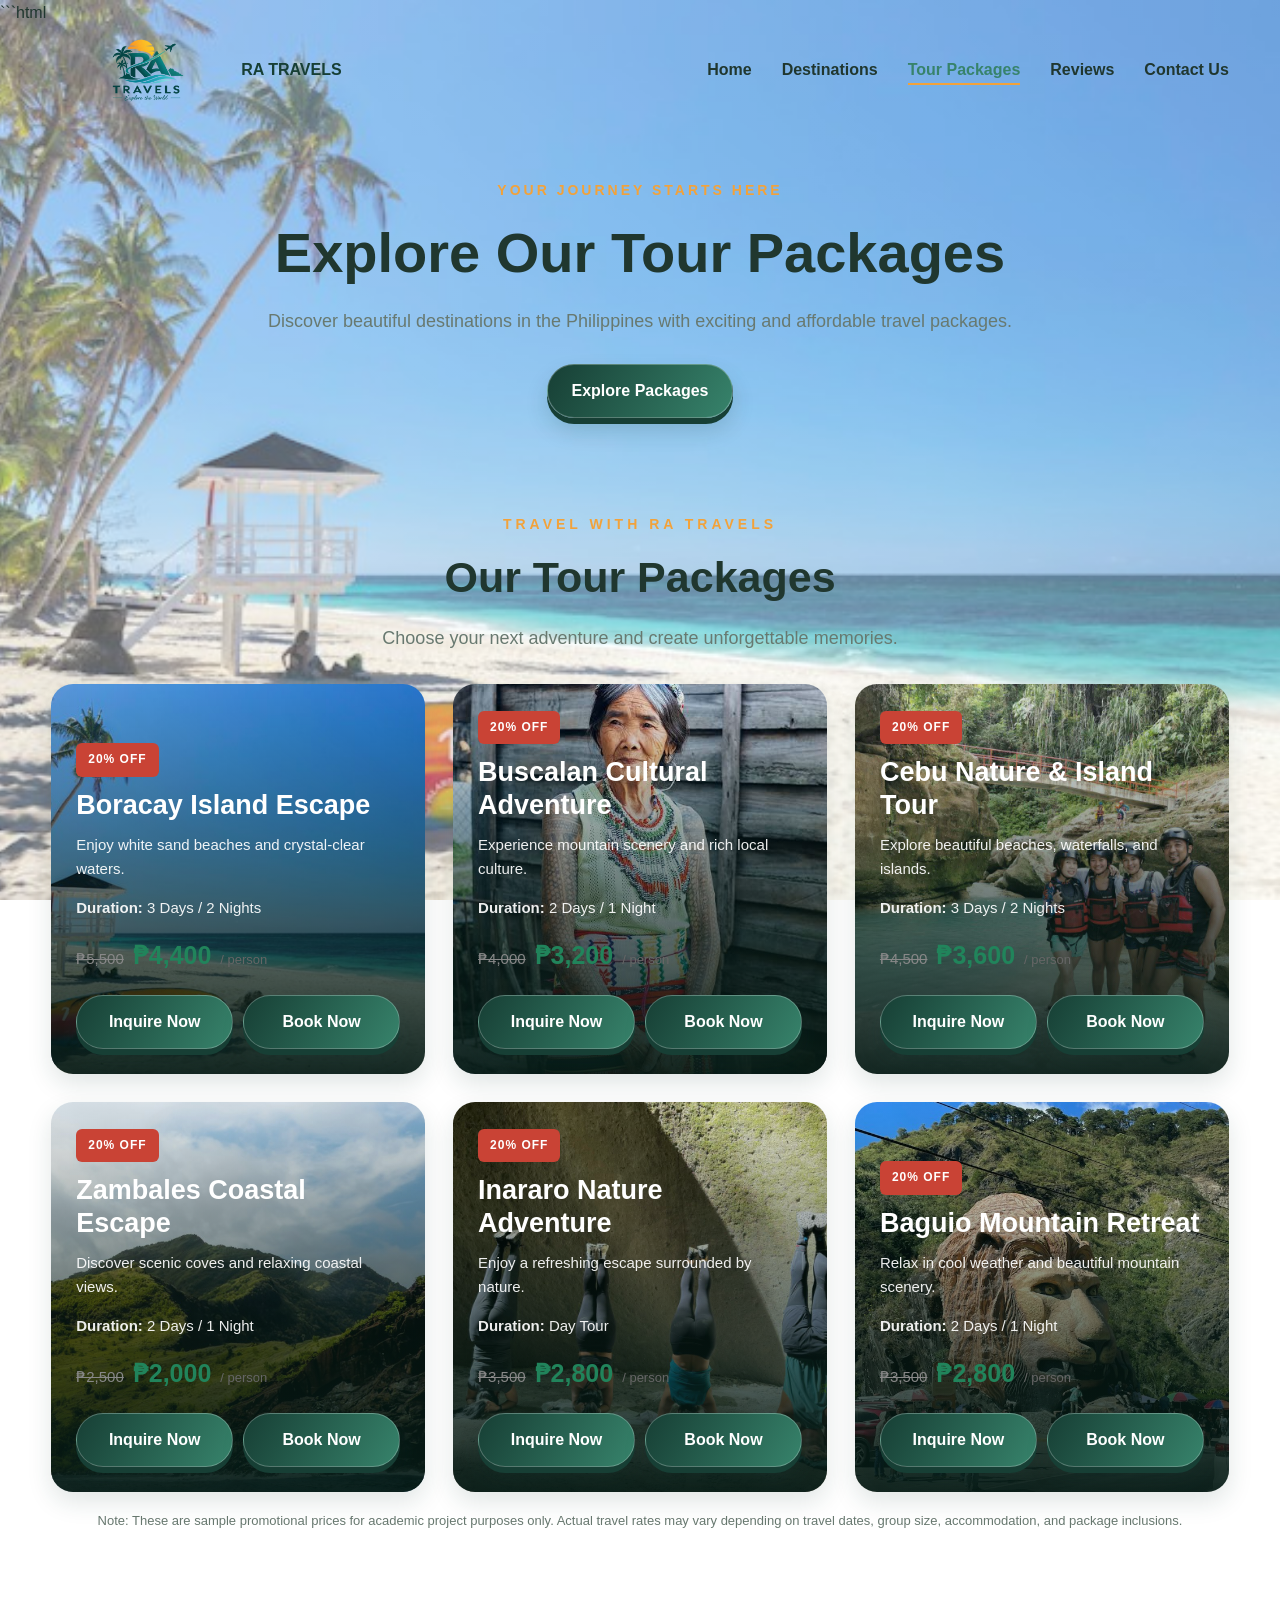
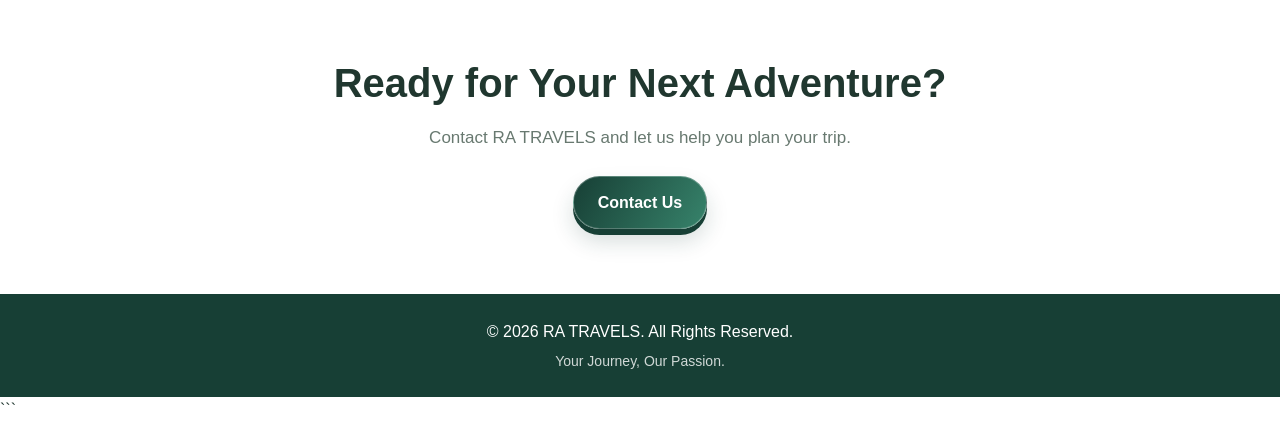
==== commit 6dee63ba: "Update ra-travel.html with new tour package details" ====
--- a/ra-travel.html
+++ b/ra-travel.html
@@ -4,99 +4,72 @@
 <head>
     <meta charset="UTF-8">
     <meta name="viewport" content="width=device-width, initial-scale=1.0">
-    <title>Book Your Trip | RA TRAVELS</title>
+    <title>Tour Packages | RA TRAVELS</title>
     <link rel="stylesheet" href="style.css">
 
     <style>
-        .booking-section {
-            max-width: 850px;
-            margin: 60px auto;
-            padding: 35px;
-            background: #ffffff;
-            border-radius: 16px;
-            box-shadow: 0 8px 30px rgba(0, 0, 0, 0.10);
-        }
-
-        .booking-section h1 {
+        .sale-badge {
+            display: inline-block;
+            background: #c94335;
+            color: #ffffff;
+            font-size: 12px;
+            font-weight: 800;
+            letter-spacing: 1px;
+            padding: 7px 12px;
+            border-radius: 6px;
+            margin-bottom: 12px;
+        }
+
+        .sale-price {
+            display: flex;
+            flex-wrap: wrap;
+            align-items: baseline;
+            gap: 9px;
+            margin: 15px 0 20px;
+        }
+
+        .original-price {
+            color: #888888;
+            text-decoration: line-through;
+            font-size: 15px;
+        }
+
+        .discounted-price {
+            color: #21845b;
+            font-size: 25px;
+            font-weight: 800;
+        }
+
+        .price-per-person {
+            color: #666666;
+            font-size: 13px;
+        }
+
+        .package-buttons {
+            display: flex;
+            flex-wrap: wrap;
+            gap: 10px;
+            margin-top: 15px;
+        }
+
+        .package-buttons .btn {
+            flex: 1 1 120px;
             text-align: center;
-            margin-bottom: 10px;
-        }
-
-        .booking-intro {
-            text-align: center;
-            margin-bottom: 30px;
-            color: #666666;
-        }
-
-        .booking-form {
-            display: grid;
-            grid-template-columns: 1fr 1fr;
-            gap: 20px;
-        }
-
-        .form-group {
-            display: flex;
-            flex-direction: column;
-            gap: 8px;
-        }
-
-        .form-group.full-width {
-            grid-column: 1 / -1;
-        }
-
-        .form-group label {
-            font-weight: 600;
-        }
-
-        .form-group input,
-        .form-group select,
-        .form-group textarea {
-            width: 100%;
-            padding: 12px;
-            border: 1px solid #cccccc;
-            border-radius: 7px;
-            font: inherit;
             box-sizing: border-box;
-            background: #ffffff;
-        }
-
-        .form-group textarea {
-            min-height: 100px;
-            resize: vertical;
-        }
-
-        .booking-submit {
-            grid-column: 1 / -1;
-            width: 100%;
-            border: none;
-            cursor: pointer;
-            font: inherit;
-        }
-
-        .booking-message {
-            display: none;
-            grid-column: 1 / -1;
-            padding: 15px;
-            border-radius: 8px;
-            background: #eef8f1;
-            color: #24643b;
-            line-height: 1.6;
+        }
+
+        .package-buttons .book-btn {
+            background-color: #d99b32;
+            color: #ffffff;
+        }
+
+        .package-buttons .book-btn:hover {
+            background-color: #bd8120;
         }
 
         @media (max-width: 600px) {
-            .booking-section {
-                margin: 30px 15px;
-                padding: 22px 18px;
-            }
-
-            .booking-form {
-                grid-template-columns: 1fr;
-            }
-
-            .form-group.full-width,
-            .booking-submit,
-            .booking-message {
-                grid-column: 1;
+            .discounted-price {
+                font-size: 22px;
             }
         }
     </style>
@@ -114,85 +87,202 @@
             <ul class="nav-links">
                 <li><a href="index.html">Home</a></li>
                 <li><a href="destinations.html">Destinations</a></li>
-                <li><a href="ra-travel.html">Tour Packages</a></li>
+                <li><a href="ra-travel.html" class="active">Tour Packages</a></li>
                 <li><a href="reviews.html">Reviews</a></li>
                 <li><a href="contact.html">Contact Us</a></li>
             </ul>
         </nav>
     </header>
 
+    <section class="packages-hero">
+        <div class="hero-content">
+            <p>YOUR JOURNEY STARTS HERE</p>
+            <h1>Explore Our Tour Packages</h1>
+            <p>
+                Discover beautiful destinations in the Philippines
+                with exciting and affordable travel packages.
+            </p>
+            <a href="#packages" class="btn">Explore Packages</a>
+        </div>
+    </section>
+
     <main>
-        <section class="booking-section">
-            <h1>Book Your Adventure</h1>
-
-            <p class="booking-intro">
-                Complete the form below to request your trip with RA TRAVELS.
+        <section class="section" id="packages">
+
+            <p class="section-label">TRAVEL WITH RA TRAVELS</p>
+            <h2>Our Tour Packages</h2>
+
+            <p class="section-description">
+                Choose your next adventure and create unforgettable memories.
             </p>
 
-            <form class="booking-form" id="bookingForm">
-
-                <div class="form-group full-width">
-                    <label for="destination">Choose Your Tour Package</label>
-                    <select id="destination" name="destination" required>
-                        <option value="">Select a destination</option>
-                        <option value="Boracay">Boracay Island Escape</option>
-                        <option value="Buscalan">Buscalan Cultural Adventure</option>
-                        <option value="Cebu">Cebu Nature &amp; Island Tour</option>
-                        <option value="Zambales">Zambales Coastal Escape</option>
-                        <option value="Inararo">Inararo Nature Adventure</option>
-                        <option value="Baguio">Baguio Mountain Retreat</option>
-                    </select>
-                </div>
-
-                <div class="form-group">
-                    <label for="travelDate">Preferred Travel Date</label>
-                    <input type="date" id="travelDate" name="travelDate" required>
-                </div>
-
-                <div class="form-group">
-                    <label for="travelers">Number of Travelers</label>
-                    <input type="number" id="travelers" name="travelers"
-                           min="1" max="50" value="1" required>
-                </div>
-
-                <div class="form-group">
-                    <label for="fullName">Full Name</label>
-                    <input type="text" id="fullName" name="fullName"
-                           placeholder="Enter your full name" required>
-                </div>
-
-                <div class="form-group">
-                    <label for="email">Email Address</label>
-                    <input type="email" id="email" name="email"
-                           placeholder="you@example.com" required>
-                </div>
-
-                <div class="form-group full-width">
-                    <label for="phone">Contact Number</label>
-                    <input type="tel" id="phone" name="phone"
-                           placeholder="Enter your contact number" required>
-                </div>
-
-                <div class="form-group full-width">
-                    <label for="requests">Additional Requests (Optional)</label>
-                    <textarea id="requests" name="requests"
-                              placeholder="Tell us about any special requests or questions."></textarea>
-                </div>
-
-                <button type="submit" class="btn booking-submit">
-                    Submit Booking Request
-                </button>
-
-                <div class="booking-message" id="bookingMessage" role="status">
-                    <strong>Your form has been completed!</strong>
-                    <p>
-                        This is a demonstration form. Your booking details have
-                        not been sent to RA TRAVELS. Please contact us to confirm
-                        your request.
-                    </p>
-                </div>
-
-            </form>
+            <div class="destination-grid">
+
+                <!-- BORACAY -->
+                <article class="destination-card boracay">
+                    <div class="package-content">
+                        <span class="sale-badge">20% OFF</span>
+                        <h2>Boracay Island Escape</h2>
+                        <p>Enjoy white sand beaches and crystal-clear waters.</p>
+                        <p><strong>Duration:</strong> 3 Days / 2 Nights</p>
+
+                        <div class="sale-price">
+                            <span class="original-price">₱5,500</span>
+                            <span class="discounted-price">₱4,400</span>
+                            <span class="price-per-person">/ person</span>
+                        </div>
+
+                        <div class="package-buttons">
+                            <a href="contact.html?destination=Boracay" class="btn">
+                                Inquire Now
+                            </a>
+                            <a href="booking.html?destination=Boracay" class="btn book-btn">
+                                Book Now
+                            </a>
+                        </div>
+                    </div>
+                </article>
+
+                <!-- BUSCALAN -->
+                <article class="destination-card buscalan">
+                    <div class="package-content">
+                        <span class="sale-badge">20% OFF</span>
+                        <h2>Buscalan Cultural Adventure</h2>
+                        <p>Experience mountain scenery and rich local culture.</p>
+                        <p><strong>Duration:</strong> 2 Days / 1 Night</p>
+
+                        <div class="sale-price">
+                            <span class="original-price">₱4,000</span>
+                            <span class="discounted-price">₱3,200</span>
+                            <span class="price-per-person">/ person</span>
+                        </div>
+
+                        <div class="package-buttons">
+                            <a href="contact.html?destination=Buscalan" class="btn">
+                                Inquire Now
+                            </a>
+                            <a href="booking.html?destination=Buscalan" class="btn book-btn">
+                                Book Now
+                            </a>
+                        </div>
+                    </div>
+                </article>
+
+                <!-- CEBU -->
+                <article class="destination-card cebu">
+                    <div class="package-content">
+                        <span class="sale-badge">20% OFF</span>
+                        <h2>Cebu Nature &amp; Island Tour</h2>
+                        <p>Explore beautiful beaches, waterfalls, and islands.</p>
+                        <p><strong>Duration:</strong> 3 Days / 2 Nights</p>
+
+                        <div class="sale-price">
+                            <span class="original-price">₱4,500</span>
+                            <span class="discounted-price">₱3,600</span>
+                            <span class="price-per-person">/ person</span>
+                        </div>
+
+                        <div class="package-buttons">
+                            <a href="contact.html?destination=Cebu" class="btn">
+                                Inquire Now
+                            </a>
+                            <a href="booking.html?destination=Cebu" class="btn book-btn">
+                                Book Now
+                            </a>
+                        </div>
+                    </div>
+                </article>
+
+                <!-- ZAMBALES -->
+                <article class="destination-card zambales">
+                    <div class="package-content">
+                        <span class="sale-badge">20% OFF</span>
+                        <h2>Zambales Coastal Escape</h2>
+                        <p>Discover scenic coves and relaxing coastal views.</p>
+                        <p><strong>Duration:</strong> 2 Days / 1 Night</p>
+
+                        <div class="sale-price">
+                            <span class="original-price">₱2,500</span>
+                            <span class="discounted-price">₱2,000</span>
+                            <span class="price-per-person">/ person</span>
+                        </div>
+
+                        <div class="package-buttons">
+                            <a href="contact.html?destination=Zambales" class="btn">
+                                Inquire Now
+                            </a>
+                            <a href="booking.html?destination=Zambales" class="btn book-btn">
+                                Book Now
+                            </a>
+                        </div>
+                    </div>
+                </article>
+
+                <!-- INARARO -->
+                <article class="destination-card inararo">
+                    <div class="package-content">
+                        <span class="sale-badge">20% OFF</span>
+                        <h2>Inararo Nature Adventure</h2>
+                        <p>Enjoy a refreshing escape surrounded by nature.</p>
+                        <p><strong>Duration:</strong> Day Tour</p>
+
+                        <div class="sale-price">
+                            <span class="original-price">₱3,500</span>
+                            <span class="discounted-price">₱2,800</span>
+                            <span class="price-per-person">/ person</span>
+                        </div>
+
+                        <div class="package-buttons">
+                            <a href="contact.html?destination=Inararo" class="btn">
+                                Inquire Now
+                            </a>
+                            <a href="booking.html?destination=Inararo" class="btn book-btn">
+                                Book Now
+                            </a>
+                        </div>
+                    </div>
+                </article>
+
+                <!-- BAGUIO -->
+                <article class="destination-card baguio">
+                    <div class="package-content">
+                        <span class="sale-badge">20% OFF</span>
+                        <h2>Baguio Mountain Retreat</h2>
+                        <p>Relax in cool weather and beautiful mountain scenery.</p>
+                        <p><strong>Duration:</strong> 2 Days / 1 Night</p>
+
+                        <div class="sale-price">
+                            <span class="original-price">₱3,500</span>
+                            <span class="discounted-price">₱2,800</span>
+                            <span class="price-per-person">/ person</span>
+                        </div>
+
+                        <div class="package-buttons">
+                            <a href="contact.html?destination=Baguio" class="btn">
+                                Inquire Now
+                            </a>
+                            <a href="booking.html?destination=Baguio" class="btn book-btn">
+                                Book Now
+                            </a>
+                        </div>
+                    </div>
+                </article>
+
+            </div>
+
+            <p class="form-note">
+                Note: These are sample promotional prices for academic
+                project purposes only. Actual travel rates may vary
+                depending on travel dates, group size, accommodation,
+                and package inclusions.
+            </p>
+
+        </section>
+
+        <section class="cta-section">
+            <h2>Ready for Your Next Adventure?</h2>
+            <p>Contact RA TRAVELS and let us help you plan your trip.</p>
+            <a href="contact.html" class="btn">Contact Us</a>
         </section>
     </main>
 
@@ -201,34 +291,6 @@
         <p>Your Journey, Our Passion.</p>
     </footer>
 
-    <script>
-        const params = new URLSearchParams(window.location.search);
-        const destination = params.get("destination");
-
-        if (destination) {
-            document.getElementById("destination").value = destination;
-        }
-
-        const today = new Date();
-        const localToday = new Date(
-            today.getTime() - today.getTimezoneOffset() * 60000
-        ).toISOString().split("T")[0];
-
-        document.getElementById("travelDate").min = localToday;
-
-        document.getElementById("bookingForm").addEventListener("submit", function(event) {
-            event.preventDefault();
-
-            if (!this.reportValidity()) return;
-
-            document.getElementById("bookingMessage").style.display = "block";
-            document.getElementById("bookingMessage").scrollIntoView({
-                behavior: "smooth",
-                block: "nearest"
-            });
-        });
-    </script>
-
 </body>
 </html>
 ```
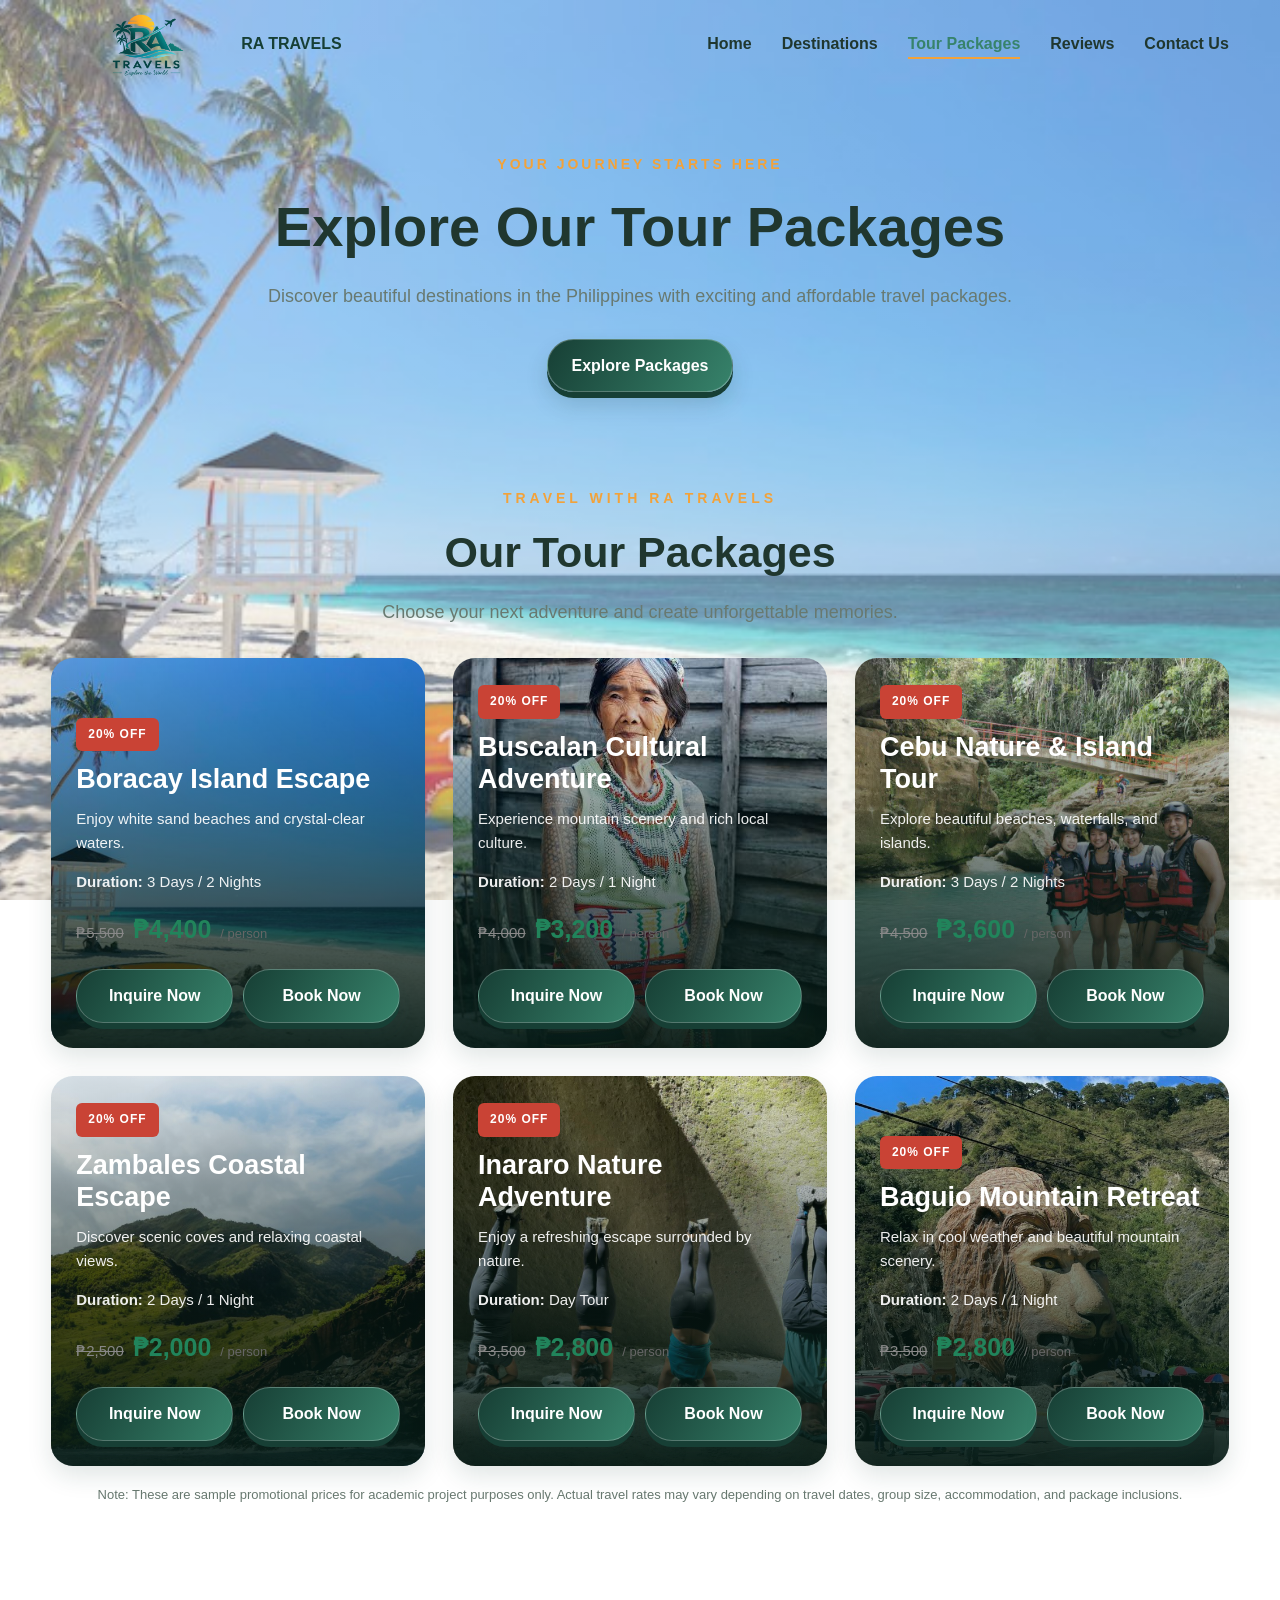
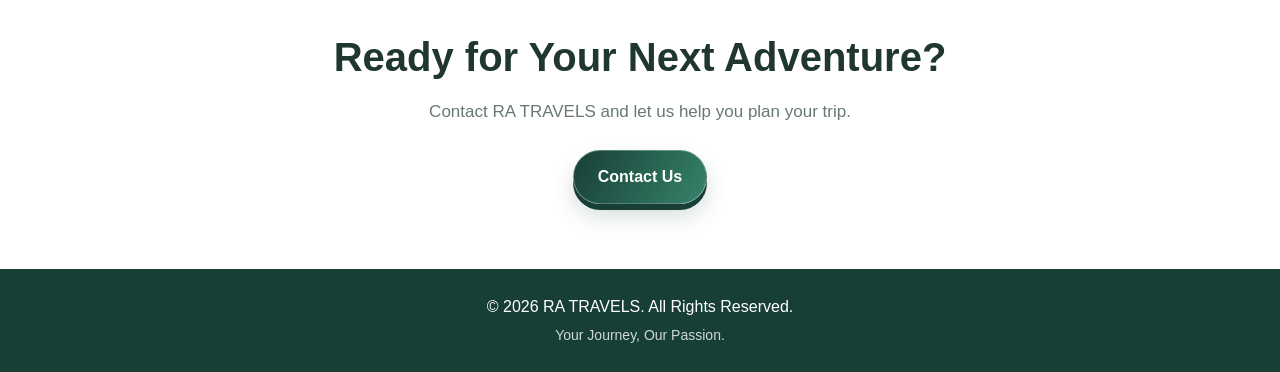
==== commit ac8601ad: "Refactor ra-travel.html for improved structure and styles Updated the HTML structure and styles for " ====
--- a/ra-travel.html
+++ b/ra-travel.html
@@ -1,4 +1,3 @@
-```html
 <!DOCTYPE html>
 <html lang="en">
 <head>
@@ -7,6 +6,7 @@
     <title>Tour Packages | RA TRAVELS</title>
     <link rel="stylesheet" href="style.css">
 
+    <!-- TOUR PACKAGE BUTTON STYLES -->
     <style>
         .sale-badge {
             display: inline-block;
@@ -45,6 +45,7 @@
             font-size: 13px;
         }
 
+        /* INQUIRE NOW AND BOOK NOW BUTTONS */
         .package-buttons {
             display: flex;
             flex-wrap: wrap;
@@ -77,6 +78,7 @@
 
 <body>
 
+    <!-- NAVIGATION -->
     <header>
         <nav class="navbar">
             <a href="index.html" class="logo">
@@ -94,6 +96,7 @@
         </nav>
     </header>
 
+    <!-- HERO SECTION -->
     <section class="packages-hero">
         <div class="hero-content">
             <p>YOUR JOURNEY STARTS HERE</p>
@@ -106,6 +109,7 @@
         </div>
     </section>
 
+    <!-- TOUR PACKAGES -->
     <main>
         <section class="section" id="packages">
 
@@ -136,7 +140,7 @@
                             <a href="contact.html?destination=Boracay" class="btn">
                                 Inquire Now
                             </a>
-                            <a href="booking.html?destination=Boracay" class="btn book-btn">
+                            <a href="contact.html?destination=Boracay&amp;booking=true" class="btn book-btn">
                                 Book Now
                             </a>
                         </div>
@@ -161,7 +165,7 @@
                             <a href="contact.html?destination=Buscalan" class="btn">
                                 Inquire Now
                             </a>
-                            <a href="booking.html?destination=Buscalan" class="btn book-btn">
+                            <a href="contact.html?destination=Buscalan&amp;booking=true" class="btn book-btn">
                                 Book Now
                             </a>
                         </div>
@@ -186,7 +190,7 @@
                             <a href="contact.html?destination=Cebu" class="btn">
                                 Inquire Now
                             </a>
-                            <a href="booking.html?destination=Cebu" class="btn book-btn">
+                            <a href="contact.html?destination=Cebu&amp;booking=true" class="btn book-btn">
                                 Book Now
                             </a>
                         </div>
@@ -211,7 +215,7 @@
                             <a href="contact.html?destination=Zambales" class="btn">
                                 Inquire Now
                             </a>
-                            <a href="booking.html?destination=Zambales" class="btn book-btn">
+                            <a href="contact.html?destination=Zambales&amp;booking=true" class="btn book-btn">
                                 Book Now
                             </a>
                         </div>
@@ -236,7 +240,7 @@
                             <a href="contact.html?destination=Inararo" class="btn">
                                 Inquire Now
                             </a>
-                            <a href="booking.html?destination=Inararo" class="btn book-btn">
+                            <a href="contact.html?destination=Inararo&amp;booking=true" class="btn book-btn">
                                 Book Now
                             </a>
                         </div>
@@ -261,7 +265,7 @@
                             <a href="contact.html?destination=Baguio" class="btn">
                                 Inquire Now
                             </a>
-                            <a href="booking.html?destination=Baguio" class="btn book-btn">
+                            <a href="contact.html?destination=Baguio&amp;booking=true" class="btn book-btn">
                                 Book Now
                             </a>
                         </div>
@@ -270,6 +274,7 @@
 
             </div>
 
+            <!-- PRICE DISCLAIMER -->
             <p class="form-note">
                 Note: These are sample promotional prices for academic
                 project purposes only. Actual travel rates may vary
@@ -279,6 +284,7 @@
 
         </section>
 
+        <!-- CALL TO ACTION -->
         <section class="cta-section">
             <h2>Ready for Your Next Adventure?</h2>
             <p>Contact RA TRAVELS and let us help you plan your trip.</p>
@@ -286,6 +292,7 @@
         </section>
     </main>
 
+    <!-- FOOTER -->
     <footer>
         <p>&copy; 2026 RA TRAVELS. All Rights Reserved.</p>
         <p>Your Journey, Our Passion.</p>
@@ -293,4 +300,3 @@
 
 </body>
 </html>
-```
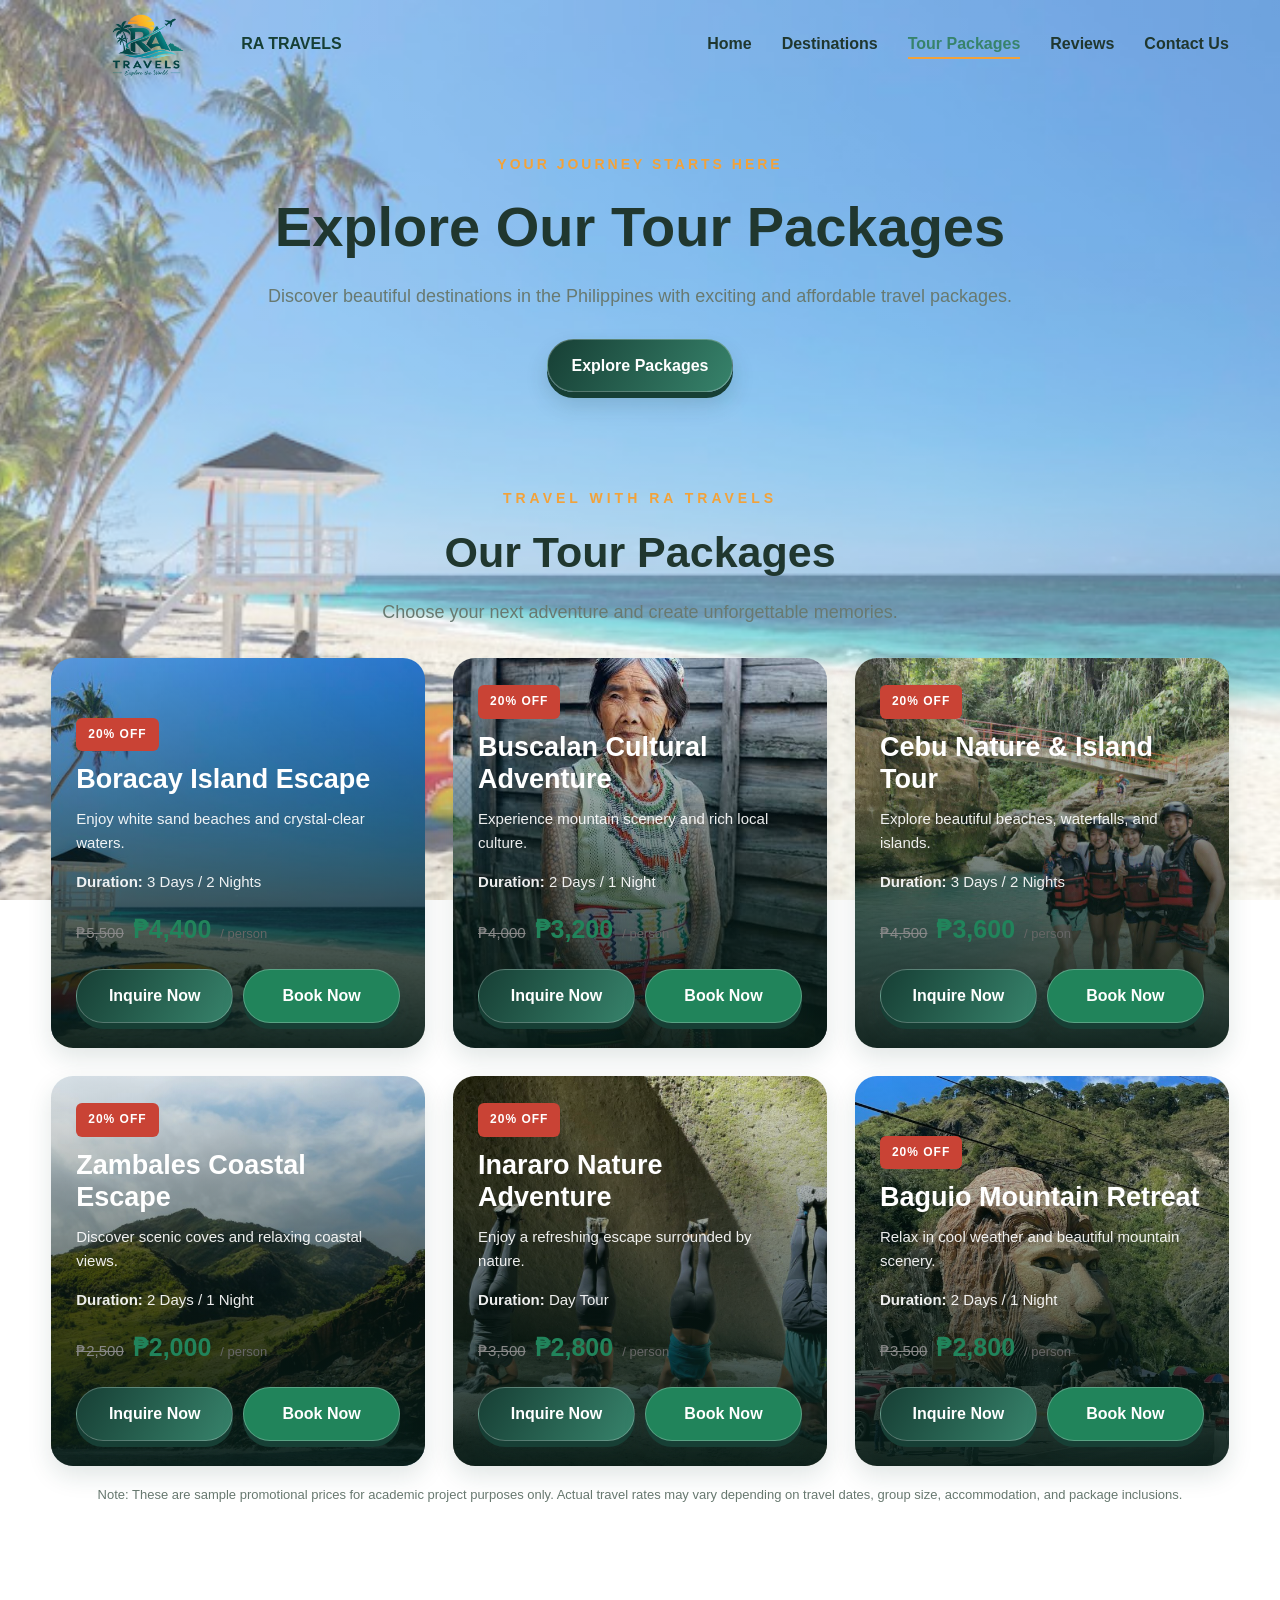
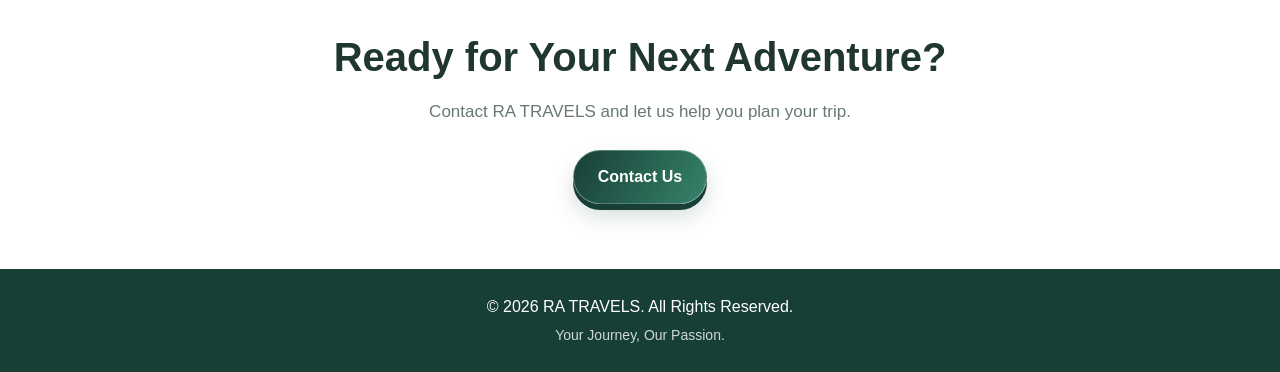
==== commit a1af2f5d: "Refactor HTML structure and update styles" ====
--- a/ra-travel.html
+++ b/ra-travel.html
@@ -1,3 +1,4 @@
+
 <!DOCTYPE html>
 <html lang="en">
 <head>
@@ -6,7 +7,6 @@
     <title>Tour Packages | RA TRAVELS</title>
     <link rel="stylesheet" href="style.css">
 
-    <!-- TOUR PACKAGE BUTTON STYLES -->
     <style>
         .sale-badge {
             display: inline-block;
@@ -45,32 +45,41 @@
             font-size: 13px;
         }
 
-        /* INQUIRE NOW AND BOOK NOW BUTTONS */
-        .package-buttons {
+        /* PACKAGE BUTTONS */
+        .package-actions {
             display: flex;
             flex-wrap: wrap;
             gap: 10px;
             margin-top: 15px;
         }
 
-        .package-buttons .btn {
+        .package-actions .btn {
             flex: 1 1 120px;
             text-align: center;
+            text-decoration: none;
             box-sizing: border-box;
         }
 
-        .package-buttons .book-btn {
-            background-color: #d99b32;
+        .book-btn {
+            background: #21845b;
             color: #ffffff;
         }
 
-        .package-buttons .book-btn:hover {
-            background-color: #bd8120;
+        .book-btn:hover {
+            background: #176642;
         }
 
         @media (max-width: 600px) {
             .discounted-price {
                 font-size: 22px;
+            }
+
+            .package-actions {
+                flex-direction: column;
+            }
+
+            .package-actions .btn {
+                width: 100%;
             }
         }
     </style>
@@ -112,7 +121,6 @@
     <!-- TOUR PACKAGES -->
     <main>
         <section class="section" id="packages">
-
             <p class="section-label">TRAVEL WITH RA TRAVELS</p>
             <h2>Our Tour Packages</h2>
 
@@ -136,11 +144,14 @@
                             <span class="price-per-person">/ person</span>
                         </div>
 
-                        <div class="package-buttons">
-                            <a href="contact.html?destination=Boracay" class="btn">
-                                Inquire Now
-                            </a>
-                            <a href="contact.html?destination=Boracay&amp;booking=true" class="btn book-btn">
+                        <div class="package-actions">
+                            <a href="contact.html?destination=Boracay"
+                               class="btn">
+                                Inquire Now
+                            </a>
+
+                            <a href="booking.html?destination=Boracay"
+                               class="btn book-btn">
                                 Book Now
                             </a>
                         </div>
@@ -161,11 +172,14 @@
                             <span class="price-per-person">/ person</span>
                         </div>
 
-                        <div class="package-buttons">
-                            <a href="contact.html?destination=Buscalan" class="btn">
-                                Inquire Now
-                            </a>
-                            <a href="contact.html?destination=Buscalan&amp;booking=true" class="btn book-btn">
+                        <div class="package-actions">
+                            <a href="contact.html?destination=Buscalan"
+                               class="btn">
+                                Inquire Now
+                            </a>
+
+                            <a href="booking.html?destination=Buscalan"
+                               class="btn book-btn">
                                 Book Now
                             </a>
                         </div>
@@ -186,11 +200,14 @@
                             <span class="price-per-person">/ person</span>
                         </div>
 
-                        <div class="package-buttons">
-                            <a href="contact.html?destination=Cebu" class="btn">
-                                Inquire Now
-                            </a>
-                            <a href="contact.html?destination=Cebu&amp;booking=true" class="btn book-btn">
+                        <div class="package-actions">
+                            <a href="contact.html?destination=Cebu"
+                               class="btn">
+                                Inquire Now
+                            </a>
+
+                            <a href="booking.html?destination=Cebu"
+                               class="btn book-btn">
                                 Book Now
                             </a>
                         </div>
@@ -211,11 +228,14 @@
                             <span class="price-per-person">/ person</span>
                         </div>
 
-                        <div class="package-buttons">
-                            <a href="contact.html?destination=Zambales" class="btn">
-                                Inquire Now
-                            </a>
-                            <a href="contact.html?destination=Zambales&amp;booking=true" class="btn book-btn">
+                        <div class="package-actions">
+                            <a href="contact.html?destination=Zambales"
+                               class="btn">
+                                Inquire Now
+                            </a>
+
+                            <a href="booking.html?destination=Zambales"
+                               class="btn book-btn">
                                 Book Now
                             </a>
                         </div>
@@ -236,11 +256,14 @@
                             <span class="price-per-person">/ person</span>
                         </div>
 
-                        <div class="package-buttons">
-                            <a href="contact.html?destination=Inararo" class="btn">
-                                Inquire Now
-                            </a>
-                            <a href="contact.html?destination=Inararo&amp;booking=true" class="btn book-btn">
+                        <div class="package-actions">
+                            <a href="contact.html?destination=Inararo"
+                               class="btn">
+                                Inquire Now
+                            </a>
+
+                            <a href="booking.html?destination=Inararo"
+                               class="btn book-btn">
                                 Book Now
                             </a>
                         </div>
@@ -261,11 +284,14 @@
                             <span class="price-per-person">/ person</span>
                         </div>
 
-                        <div class="package-buttons">
-                            <a href="contact.html?destination=Baguio" class="btn">
-                                Inquire Now
-                            </a>
-                            <a href="contact.html?destination=Baguio&amp;booking=true" class="btn book-btn">
+                        <div class="package-actions">
+                            <a href="contact.html?destination=Baguio"
+                               class="btn">
+                                Inquire Now
+                            </a>
+
+                            <a href="booking.html?destination=Baguio"
+                               class="btn book-btn">
                                 Book Now
                             </a>
                         </div>
@@ -281,7 +307,6 @@
                 depending on travel dates, group size, accommodation,
                 and package inclusions.
             </p>
-
         </section>
 
         <!-- CALL TO ACTION -->
